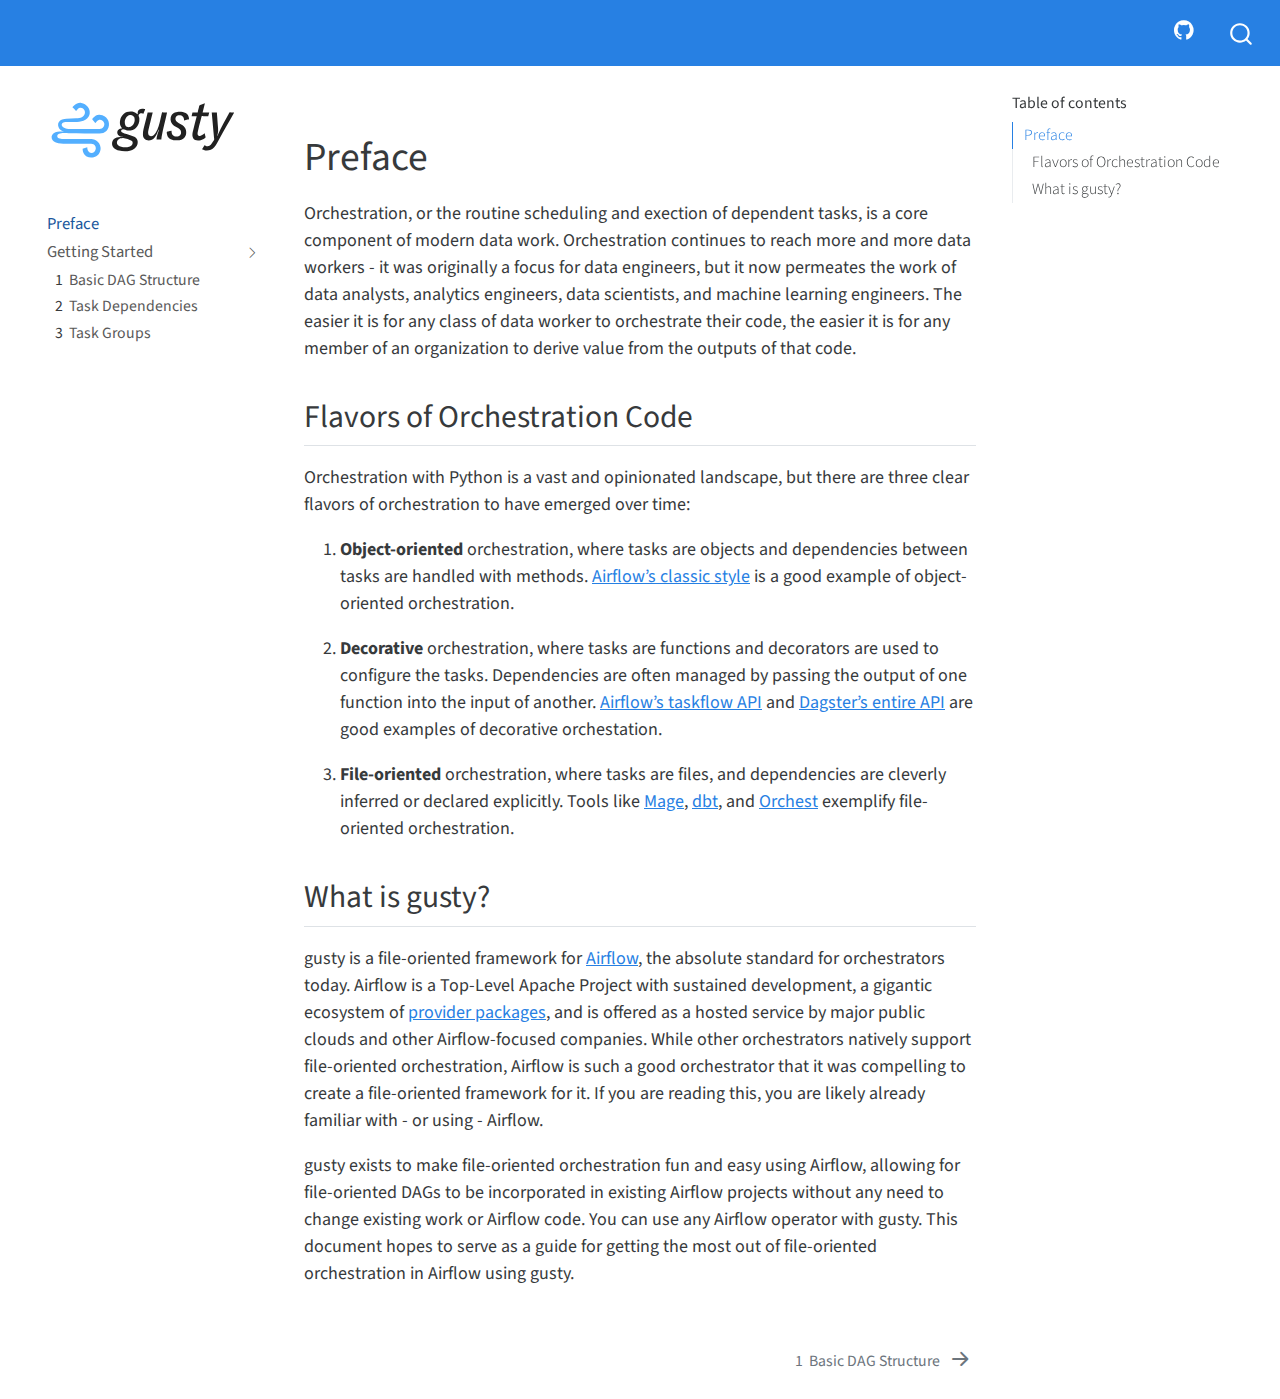
==== index.html @ 66170461 "Built site for gh-pages" ====
<!DOCTYPE html>
<html xmlns="http://www.w3.org/1999/xhtml" lang="en" xml:lang="en"><head>

<meta charset="utf-8">
<meta name="generator" content="quarto-1.2.475">

<meta name="viewport" content="width=device-width, initial-scale=1.0, user-scalable=yes">


<title>index</title>
<style>
code{white-space: pre-wrap;}
span.smallcaps{font-variant: small-caps;}
div.columns{display: flex; gap: min(4vw, 1.5em);}
div.column{flex: auto; overflow-x: auto;}
div.hanging-indent{margin-left: 1.5em; text-indent: -1.5em;}
ul.task-list{list-style: none;}
ul.task-list li input[type="checkbox"] {
  width: 0.8em;
  margin: 0 0.8em 0.2em -1.6em;
  vertical-align: middle;
}
</style>


<script src="site_libs/quarto-nav/quarto-nav.js"></script>
<script src="site_libs/clipboard/clipboard.min.js"></script>
<script src="site_libs/quarto-search/autocomplete.umd.js"></script>
<script src="site_libs/quarto-search/fuse.min.js"></script>
<script src="site_libs/quarto-search/quarto-search.js"></script>
<meta name="quarto:offset" content="./">
<link href="./gusty-basics.html" rel="next">
<link href="./media/logo/favicon.png" rel="icon" type="image/png">
<script src="site_libs/quarto-html/quarto.js"></script>
<script src="site_libs/quarto-html/popper.min.js"></script>
<script src="site_libs/quarto-html/tippy.umd.min.js"></script>
<script src="site_libs/quarto-html/anchor.min.js"></script>
<link href="site_libs/quarto-html/tippy.css" rel="stylesheet">
<link href="site_libs/quarto-html/quarto-syntax-highlighting.css" rel="stylesheet" id="quarto-text-highlighting-styles">
<script src="site_libs/bootstrap/bootstrap.min.js"></script>
<link href="site_libs/bootstrap/bootstrap-icons.css" rel="stylesheet">
<link href="site_libs/bootstrap/bootstrap.min.css" rel="stylesheet" id="quarto-bootstrap" data-mode="light">
<script id="quarto-search-options" type="application/json">{
  "location": "navbar",
  "copy-button": false,
  "collapse-after": 3,
  "panel-placement": "end",
  "type": "overlay",
  "limit": 20,
  "language": {
    "search-no-results-text": "No results",
    "search-matching-documents-text": "matching documents",
    "search-copy-link-title": "Copy link to search",
    "search-hide-matches-text": "Hide additional matches",
    "search-more-match-text": "more match in this document",
    "search-more-matches-text": "more matches in this document",
    "search-clear-button-title": "Clear",
    "search-detached-cancel-button-title": "Cancel",
    "search-submit-button-title": "Submit"
  }
}</script>


</head>

<body class="nav-sidebar floating nav-fixed">

<div id="quarto-search-results"></div>
  <header id="quarto-header" class="headroom fixed-top">
    <nav class="navbar navbar-expand-lg navbar-dark ">
      <div class="navbar-container container-fluid">
          <button class="navbar-toggler" type="button" data-bs-toggle="collapse" data-bs-target="#navbarCollapse" aria-controls="navbarCollapse" aria-expanded="false" aria-label="Toggle navigation" onclick="if (window.quartoToggleHeadroom) { window.quartoToggleHeadroom(); }">
  <span class="navbar-toggler-icon"></span>
</button>
          <div class="collapse navbar-collapse" id="navbarCollapse">
            <ul class="navbar-nav navbar-nav-scroll ms-auto">
  <li class="nav-item compact">
    <a class="nav-link" href="https://github.com/chriscardillo/gusty"><i class="bi bi-github" role="img">
</i> 
 <span class="menu-text"></span></a>
  </li>  
</ul>
              <div id="quarto-search" class="" title="Search"></div>
          </div> <!-- /navcollapse -->
      </div> <!-- /container-fluid -->
    </nav>
  <nav class="quarto-secondary-nav" data-bs-toggle="collapse" data-bs-target="#quarto-sidebar" aria-controls="quarto-sidebar" aria-expanded="false" aria-label="Toggle sidebar navigation" onclick="if (window.quartoToggleHeadroom) { window.quartoToggleHeadroom(); }">
    <div class="container-fluid d-flex justify-content-between">
      <h1 class="quarto-secondary-nav-title"></h1>
      <button type="button" class="quarto-btn-toggle btn" aria-label="Show secondary navigation">
        <i class="bi bi-chevron-right"></i>
      </button>
    </div>
  </nav>
</header>
<!-- content -->
<div id="quarto-content" class="quarto-container page-columns page-rows-contents page-layout-article page-navbar">
<!-- sidebar -->
  <nav id="quarto-sidebar" class="sidebar collapse sidebar-navigation floating overflow-auto">
    <div class="pt-lg-2 mt-2 text-left sidebar-header">
      <a href="./index.html" class="sidebar-logo-link">
      <img src="./media/logo/logo_500.svg" alt="" class="sidebar-logo py-0 d-lg-inline d-none">
      </a>
      </div>
      <div class="mt-2 flex-shrink-0 align-items-center">
        <div class="sidebar-search">
        <div id="quarto-search" class="" title="Search"></div>
        </div>
      </div>
    <div class="sidebar-menu-container"> 
    <ul class="list-unstyled mt-1">
        <li class="sidebar-item">
  <div class="sidebar-item-container"> 
  <a href="./index.html" class="sidebar-item-text sidebar-link active">Preface</a>
  </div>
</li>
        <li class="sidebar-item sidebar-item-section">
      <div class="sidebar-item-container"> 
            <a class="sidebar-item-text sidebar-link text-start" data-bs-toggle="collapse" data-bs-target="#quarto-sidebar-section-1" aria-expanded="true">Getting Started</a>
          <a class="sidebar-item-toggle text-start" data-bs-toggle="collapse" data-bs-target="#quarto-sidebar-section-1" aria-expanded="true">
            <i class="bi bi-chevron-right ms-2"></i>
          </a> 
      </div>
      <ul id="quarto-sidebar-section-1" class="collapse list-unstyled sidebar-section depth1 show">  
          <li class="sidebar-item">
  <div class="sidebar-item-container"> 
  <a href="./gusty-basics.html" class="sidebar-item-text sidebar-link"><span class="chapter-number">1</span>&nbsp; <span class="chapter-title">Basic DAG Structure</span></a>
  </div>
</li>
          <li class="sidebar-item">
  <div class="sidebar-item-container"> 
  <a href="./task-dependencies.html" class="sidebar-item-text sidebar-link"><span class="chapter-number">2</span>&nbsp; <span class="chapter-title">Task Dependencies</span></a>
  </div>
</li>
          <li class="sidebar-item">
  <div class="sidebar-item-container"> 
  <a href="./task-groups.html" class="sidebar-item-text sidebar-link"><span class="chapter-number">3</span>&nbsp; <span class="chapter-title">Task Groups</span></a>
  </div>
</li>
      </ul>
  </li>
    </ul>
    </div>
</nav>
<!-- margin-sidebar -->
    <div id="quarto-margin-sidebar" class="sidebar margin-sidebar">
        <nav id="TOC" role="doc-toc" class="toc-active">
    <h2 id="toc-title">Table of contents</h2>
   
  <ul>
  <li><a href="#preface" id="toc-preface" class="nav-link active" data-scroll-target="#preface">Preface</a>
  <ul class="collapse">
  <li><a href="#flavors-of-orchestration-code" id="toc-flavors-of-orchestration-code" class="nav-link" data-scroll-target="#flavors-of-orchestration-code">Flavors of Orchestration Code</a></li>
  <li><a href="#what-is-gusty" id="toc-what-is-gusty" class="nav-link" data-scroll-target="#what-is-gusty">What is gusty?</a></li>
  </ul></li>
  </ul>
</nav>
    </div>
<!-- main -->
<main class="content" id="quarto-document-content">



<section id="preface" class="level1 unnumbered">
<h1 class="unnumbered">Preface</h1>
<p>Orchestration, or the routine scheduling and exection of dependent tasks, is a core component of modern data work. Orchestration continues to reach more and more data workers - it was originally a focus for data engineers, but it now permeates the work of data analysts, analytics engineers, data scientists, and machine learning engineers. The easier it is for any class of data worker to orchestrate their code, the easier it is for any member of an organization to derive value from the outputs of that code.</p>
<section id="flavors-of-orchestration-code" class="level2">
<h2 class="anchored" data-anchor-id="flavors-of-orchestration-code">Flavors of Orchestration Code</h2>
<p>Orchestration with Python is a vast and opinionated landscape, but there are three clear flavors of orchestration to have emerged over time:</p>
<ol type="1">
<li><p><strong>Object-oriented</strong> orchestration, where tasks are objects and dependencies between tasks are handled with methods. <a href="https://airflow.apache.org/docs/apache-airflow/stable/tutorial/fundamentals.html#example-pipeline-definition">Airflow’s classic style</a> is a good example of object-oriented orchestration.</p></li>
<li><p><strong>Decorative</strong> orchestration, where tasks are functions and decorators are used to configure the tasks. Dependencies are often managed by passing the output of one function into the input of another. <a href="https://airflow.apache.org/docs/apache-airflow/stable/tutorial/taskflow.html#example-taskflow-api-pipeline">Airflow’s taskflow API</a> and <a href="https://docs.dagster.io/0.14.20/tutorial/ops-jobs/single-op-job#hello-op">Dagster’s entire API</a> are good examples of decorative orchestation.</p></li>
<li><p><strong>File-oriented</strong> orchestration, where tasks are files, and dependencies are cleverly inferred or declared explicitly. Tools like <a href="https://www.mage.ai/">Mage</a>, <a href="https://www.getdbt.com/">dbt</a>, and <a href="https://www.orchest.io/">Orchest</a> exemplify file-oriented orchestration.</p></li>
</ol>
</section>
<section id="what-is-gusty" class="level2">
<h2 class="anchored" data-anchor-id="what-is-gusty">What is gusty?</h2>
<p>gusty is a file-oriented framework for <a href="https://airflow.apache.org/">Airflow</a>, the absolute standard for orchestrators today. Airflow is a Top-Level Apache Project with sustained development, a gigantic ecosystem of <a href="https://airflow.apache.org/docs/#providers-packagesdocsapache-airflow-providersindexhtml">provider packages</a>, and is offered as a hosted service by major public clouds and other Airflow-focused companies. While other orchestrators natively support file-oriented orchestration, Airflow is such a good orchestrator that it was compelling to create a file-oriented framework for it. If you are reading this, you are likely already familiar with - or using - Airflow.</p>
<p>gusty exists to make file-oriented orchestration fun and easy using Airflow, allowing for file-oriented DAGs to be incorporated in existing Airflow projects without any need to change existing work or Airflow code. You can use any Airflow operator with gusty. This document hopes to serve as a guide for getting the most out of file-oriented orchestration in Airflow using gusty.</p>


</section>
</section>

</main> <!-- /main -->
<script id="quarto-html-after-body" type="application/javascript">
window.document.addEventListener("DOMContentLoaded", function (event) {
  const toggleBodyColorMode = (bsSheetEl) => {
    const mode = bsSheetEl.getAttribute("data-mode");
    const bodyEl = window.document.querySelector("body");
    if (mode === "dark") {
      bodyEl.classList.add("quarto-dark");
      bodyEl.classList.remove("quarto-light");
    } else {
      bodyEl.classList.add("quarto-light");
      bodyEl.classList.remove("quarto-dark");
    }
  }
  const toggleBodyColorPrimary = () => {
    const bsSheetEl = window.document.querySelector("link#quarto-bootstrap");
    if (bsSheetEl) {
      toggleBodyColorMode(bsSheetEl);
    }
  }
  toggleBodyColorPrimary();  
  const icon = "";
  const anchorJS = new window.AnchorJS();
  anchorJS.options = {
    placement: 'right',
    icon: icon
  };
  anchorJS.add('.anchored');
  const clipboard = new window.ClipboardJS('.code-copy-button', {
    target: function(trigger) {
      return trigger.previousElementSibling;
    }
  });
  clipboard.on('success', function(e) {
    // button target
    const button = e.trigger;
    // don't keep focus
    button.blur();
    // flash "checked"
    button.classList.add('code-copy-button-checked');
    var currentTitle = button.getAttribute("title");
    button.setAttribute("title", "Copied!");
    let tooltip;
    if (window.bootstrap) {
      button.setAttribute("data-bs-toggle", "tooltip");
      button.setAttribute("data-bs-placement", "left");
      button.setAttribute("data-bs-title", "Copied!");
      tooltip = new bootstrap.Tooltip(button, 
        { trigger: "manual", 
          customClass: "code-copy-button-tooltip",
          offset: [0, -8]});
      tooltip.show();    
    }
    setTimeout(function() {
      if (tooltip) {
        tooltip.hide();
        button.removeAttribute("data-bs-title");
        button.removeAttribute("data-bs-toggle");
        button.removeAttribute("data-bs-placement");
      }
      button.setAttribute("title", currentTitle);
      button.classList.remove('code-copy-button-checked');
    }, 1000);
    // clear code selection
    e.clearSelection();
  });
  function tippyHover(el, contentFn) {
    const config = {
      allowHTML: true,
      content: contentFn,
      maxWidth: 500,
      delay: 100,
      arrow: false,
      appendTo: function(el) {
          return el.parentElement;
      },
      interactive: true,
      interactiveBorder: 10,
      theme: 'quarto',
      placement: 'bottom-start'
    };
    window.tippy(el, config); 
  }
  const noterefs = window.document.querySelectorAll('a[role="doc-noteref"]');
  for (var i=0; i<noterefs.length; i++) {
    const ref = noterefs[i];
    tippyHover(ref, function() {
      // use id or data attribute instead here
      let href = ref.getAttribute('data-footnote-href') || ref.getAttribute('href');
      try { href = new URL(href).hash; } catch {}
      const id = href.replace(/^#\/?/, "");
      const note = window.document.getElementById(id);
      return note.innerHTML;
    });
  }
  const findCites = (el) => {
    const parentEl = el.parentElement;
    if (parentEl) {
      const cites = parentEl.dataset.cites;
      if (cites) {
        return {
          el,
          cites: cites.split(' ')
        };
      } else {
        return findCites(el.parentElement)
      }
    } else {
      return undefined;
    }
  };
  var bibliorefs = window.document.querySelectorAll('a[role="doc-biblioref"]');
  for (var i=0; i<bibliorefs.length; i++) {
    const ref = bibliorefs[i];
    const citeInfo = findCites(ref);
    if (citeInfo) {
      tippyHover(citeInfo.el, function() {
        var popup = window.document.createElement('div');
        citeInfo.cites.forEach(function(cite) {
          var citeDiv = window.document.createElement('div');
          citeDiv.classList.add('hanging-indent');
          citeDiv.classList.add('csl-entry');
          var biblioDiv = window.document.getElementById('ref-' + cite);
          if (biblioDiv) {
            citeDiv.innerHTML = biblioDiv.innerHTML;
          }
          popup.appendChild(citeDiv);
        });
        return popup.innerHTML;
      });
    }
  }
});
</script>
<nav class="page-navigation">
  <div class="nav-page nav-page-previous">
  </div>
  <div class="nav-page nav-page-next">
      <a href="./gusty-basics.html" class="pagination-link">
        <span class="nav-page-text"><span class="chapter-number">1</span>&nbsp; <span class="chapter-title">Basic DAG Structure</span></span> <i class="bi bi-arrow-right-short"></i>
      </a>
  </div>
</nav>
</div> <!-- /content -->



</body></html>
---- site_libs/quarto-html/tippy.css ----
.tippy-box[data-animation=fade][data-state=hidden]{opacity:0}[data-tippy-root]{max-width:calc(100vw - 10px)}.tippy-box{position:relative;background-color:#333;color:#fff;border-radius:4px;font-size:14px;line-height:1.4;white-space:normal;outline:0;transition-property:transform,visibility,opacity}.tippy-box[data-placement^=top]>.tippy-arrow{bottom:0}.tippy-box[data-placement^=top]>.tippy-arrow:before{bottom:-7px;left:0;border-width:8px 8px 0;border-top-color:initial;transform-origin:center top}.tippy-box[data-placement^=bottom]>.tippy-arrow{top:0}.tippy-box[data-placement^=bottom]>.tippy-arrow:before{top:-7px;left:0;border-width:0 8px 8px;border-bottom-color:initial;transform-origin:center bottom}.tippy-box[data-placement^=left]>.tippy-arrow{right:0}.tippy-box[data-placement^=left]>.tippy-arrow:before{border-width:8px 0 8px 8px;border-left-color:initial;right:-7px;transform-origin:center left}.tippy-box[data-placement^=right]>.tippy-arrow{left:0}.tippy-box[data-placement^=right]>.tippy-arrow:before{left:-7px;border-width:8px 8px 8px 0;border-right-color:initial;transform-origin:center right}.tippy-box[data-inertia][data-state=visible]{transition-timing-function:cubic-bezier(.54,1.5,.38,1.11)}.tippy-arrow{width:16px;height:16px;color:#333}.tippy-arrow:before{content:"";position:absolute;border-color:transparent;border-style:solid}.tippy-content{position:relative;padding:5px 9px;z-index:1}
---- site_libs/quarto-html/quarto-syntax-highlighting.css ----
/* quarto syntax highlight colors */
:root {
  --quarto-hl-ot-color: #003B4F;
  --quarto-hl-at-color: #657422;
  --quarto-hl-ss-color: #20794D;
  --quarto-hl-an-color: #5E5E5E;
  --quarto-hl-fu-color: #4758AB;
  --quarto-hl-st-color: #20794D;
  --quarto-hl-cf-color: #003B4F;
  --quarto-hl-op-color: #5E5E5E;
  --quarto-hl-er-color: #AD0000;
  --quarto-hl-bn-color: #AD0000;
  --quarto-hl-al-color: #AD0000;
  --quarto-hl-va-color: #111111;
  --quarto-hl-bu-color: inherit;
  --quarto-hl-ex-color: inherit;
  --quarto-hl-pp-color: #AD0000;
  --quarto-hl-in-color: #5E5E5E;
  --quarto-hl-vs-color: #20794D;
  --quarto-hl-wa-color: #5E5E5E;
  --quarto-hl-do-color: #5E5E5E;
  --quarto-hl-im-color: #00769E;
  --quarto-hl-ch-color: #20794D;
  --quarto-hl-dt-color: #AD0000;
  --quarto-hl-fl-color: #AD0000;
  --quarto-hl-co-color: #5E5E5E;
  --quarto-hl-cv-color: #5E5E5E;
  --quarto-hl-cn-color: #8f5902;
  --quarto-hl-sc-color: #5E5E5E;
  --quarto-hl-dv-color: #AD0000;
  --quarto-hl-kw-color: #003B4F;
}

/* other quarto variables */
:root {
  --quarto-font-monospace: SFMono-Regular, Menlo, Monaco, Consolas, "Liberation Mono", "Courier New", monospace;
}

pre > code.sourceCode > span {
  color: #003B4F;
}

code span {
  color: #003B4F;
}

code.sourceCode > span {
  color: #003B4F;
}

div.sourceCode,
div.sourceCode pre.sourceCode {
  color: #003B4F;
}

code span.ot {
  color: #003B4F;
}

code span.at {
  color: #657422;
}

code span.ss {
  color: #20794D;
}

code span.an {
  color: #5E5E5E;
}

code span.fu {
  color: #4758AB;
}

code span.st {
  color: #20794D;
}

code span.cf {
  color: #003B4F;
}

code span.op {
  color: #5E5E5E;
}

code span.er {
  color: #AD0000;
}

code span.bn {
  color: #AD0000;
}

code span.al {
  color: #AD0000;
}

code span.va {
  color: #111111;
}

code span.pp {
  color: #AD0000;
}

code span.in {
  color: #5E5E5E;
}

code span.vs {
  color: #20794D;
}

code span.wa {
  color: #5E5E5E;
  font-style: italic;
}

code span.do {
  color: #5E5E5E;
  font-style: italic;
}

code span.im {
  color: #00769E;
}

code span.ch {
  color: #20794D;
}

code span.dt {
  color: #AD0000;
}

code span.fl {
  color: #AD0000;
}

code span.co {
  color: #5E5E5E;
}

code span.cv {
  color: #5E5E5E;
  font-style: italic;
}

code span.cn {
  color: #8f5902;
}

code span.sc {
  color: #5E5E5E;
}

code span.dv {
  color: #AD0000;
}

code span.kw {
  color: #003B4F;
}

.prevent-inlining {
  content: "</";
}

/*# sourceMappingURL=debc5d5d77c3f9108843748ff7464032.css.map */
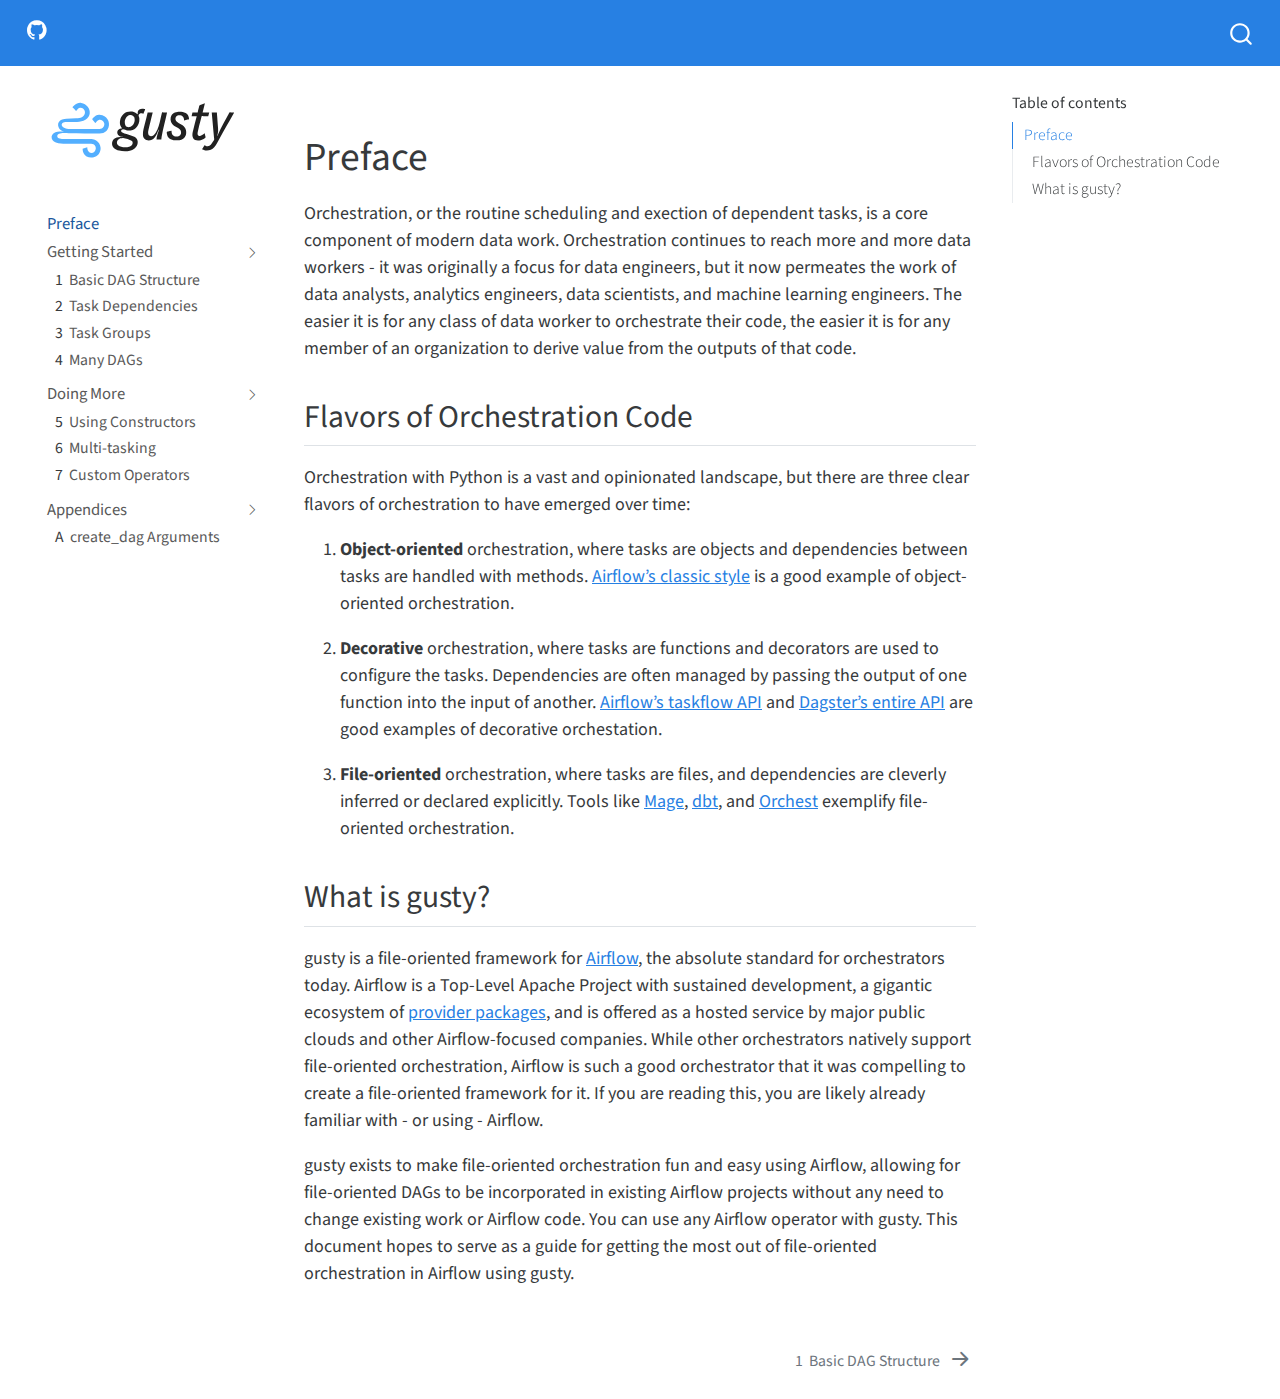
==== commit 3f0f35fb: "Built site for gh-pages" ====
--- a/index.html
+++ b/index.html
@@ -73,7 +73,7 @@
   <span class="navbar-toggler-icon"></span>
 </button>
           <div class="collapse navbar-collapse" id="navbarCollapse">
-            <ul class="navbar-nav navbar-nav-scroll ms-auto">
+            <ul class="navbar-nav navbar-nav-scroll me-auto">
   <li class="nav-item compact">
     <a class="nav-link" href="https://github.com/chriscardillo/gusty"><i class="bi bi-github" role="img">
 </i> 
@@ -135,6 +135,51 @@
           <li class="sidebar-item">
   <div class="sidebar-item-container"> 
   <a href="./task-groups.html" class="sidebar-item-text sidebar-link"><span class="chapter-number">3</span>&nbsp; <span class="chapter-title">Task Groups</span></a>
+  </div>
+</li>
+          <li class="sidebar-item">
+  <div class="sidebar-item-container"> 
+  <a href="./many-dags.html" class="sidebar-item-text sidebar-link"><span class="chapter-number">4</span>&nbsp; <span class="chapter-title">Many DAGs</span></a>
+  </div>
+</li>
+      </ul>
+  </li>
+        <li class="sidebar-item sidebar-item-section">
+      <div class="sidebar-item-container"> 
+            <a class="sidebar-item-text sidebar-link text-start" data-bs-toggle="collapse" data-bs-target="#quarto-sidebar-section-2" aria-expanded="true">Doing More</a>
+          <a class="sidebar-item-toggle text-start" data-bs-toggle="collapse" data-bs-target="#quarto-sidebar-section-2" aria-expanded="true">
+            <i class="bi bi-chevron-right ms-2"></i>
+          </a> 
+      </div>
+      <ul id="quarto-sidebar-section-2" class="collapse list-unstyled sidebar-section depth1 show">  
+          <li class="sidebar-item">
+  <div class="sidebar-item-container"> 
+  <a href="./using-constructors.html" class="sidebar-item-text sidebar-link"><span class="chapter-number">5</span>&nbsp; <span class="chapter-title">Using Constructors</span></a>
+  </div>
+</li>
+          <li class="sidebar-item">
+  <div class="sidebar-item-container"> 
+  <a href="./multi-tasking.html" class="sidebar-item-text sidebar-link"><span class="chapter-number">6</span>&nbsp; <span class="chapter-title">Multi-tasking</span></a>
+  </div>
+</li>
+          <li class="sidebar-item">
+  <div class="sidebar-item-container"> 
+  <a href="./custom-operators.html" class="sidebar-item-text sidebar-link"><span class="chapter-number">7</span>&nbsp; <span class="chapter-title">Custom Operators</span></a>
+  </div>
+</li>
+      </ul>
+  </li>
+        <li class="sidebar-item sidebar-item-section">
+      <div class="sidebar-item-container"> 
+            <a class="sidebar-item-text sidebar-link text-start" data-bs-toggle="collapse" data-bs-target="#quarto-sidebar-section-3" aria-expanded="true">Appendices</a>
+          <a class="sidebar-item-toggle text-start" data-bs-toggle="collapse" data-bs-target="#quarto-sidebar-section-3" aria-expanded="true">
+            <i class="bi bi-chevron-right ms-2"></i>
+          </a> 
+      </div>
+      <ul id="quarto-sidebar-section-3" class="collapse list-unstyled sidebar-section depth1 show">  
+          <li class="sidebar-item">
+  <div class="sidebar-item-container"> 
+  <a href="./create-dag-args.html" class="sidebar-item-text sidebar-link"><span class="chapter-number">A</span>&nbsp; <span class="chapter-title">create_dag Arguments</span></a>
   </div>
 </li>
       </ul>
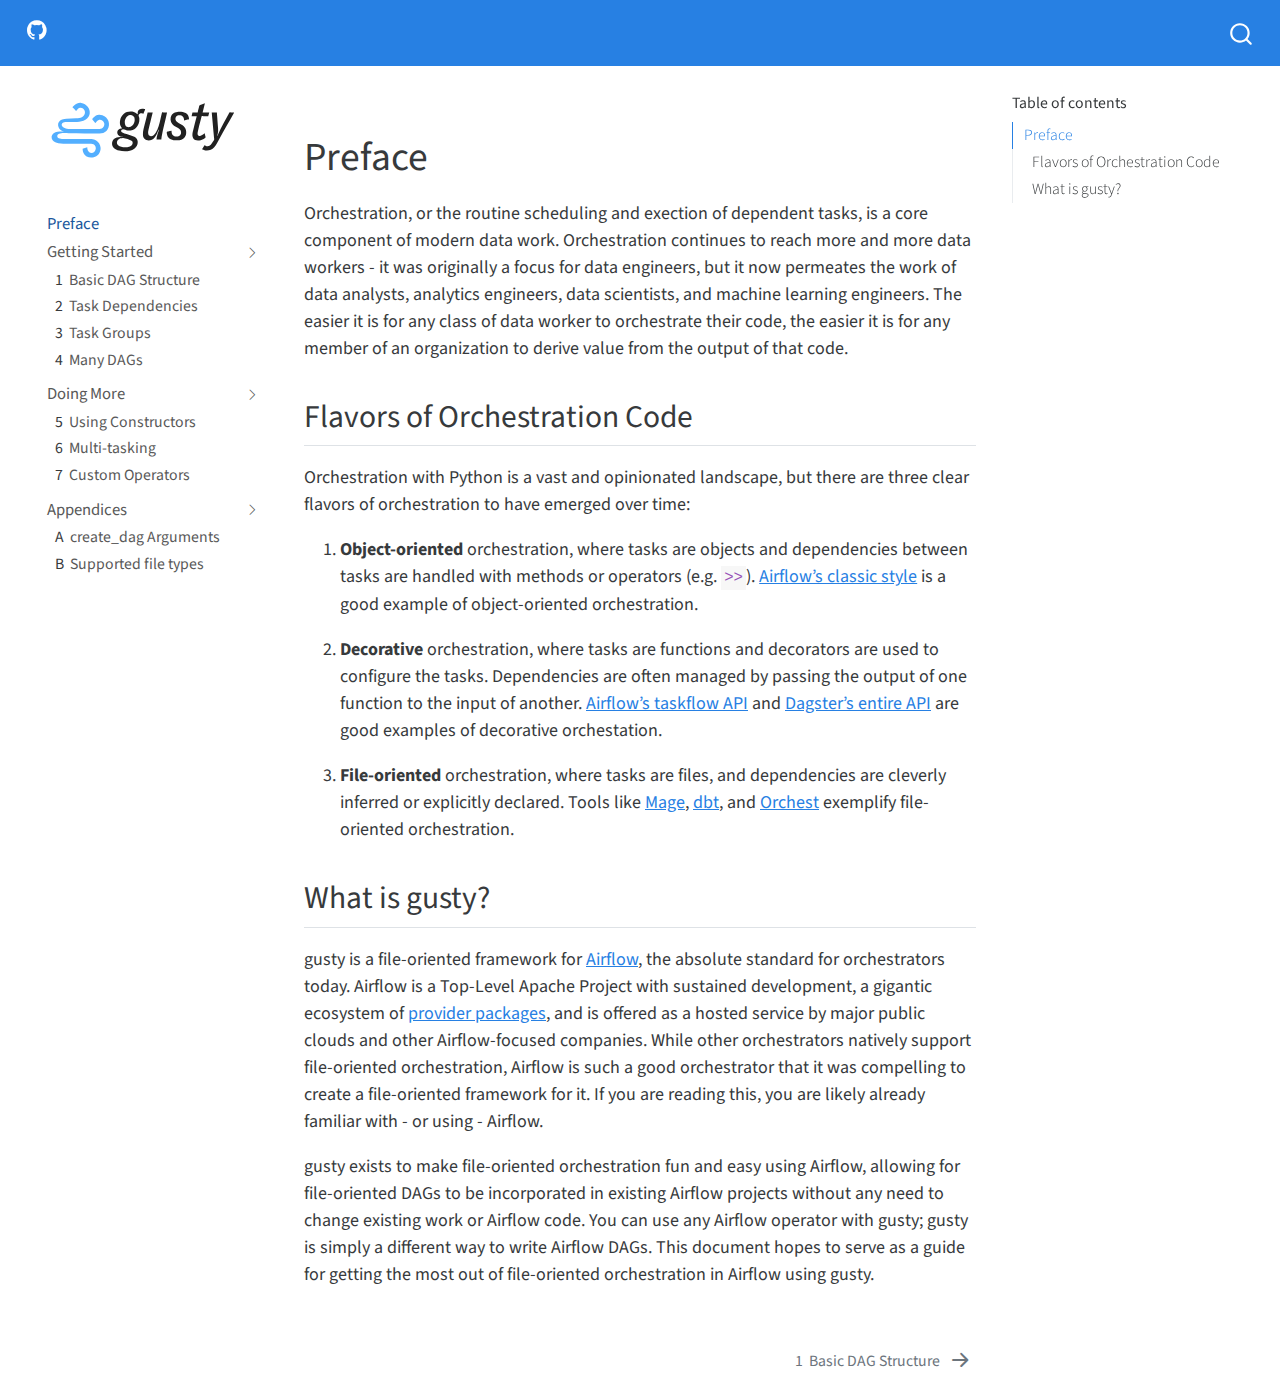
==== commit d9694161: "Built site for gh-pages" ====
--- a/index.html
+++ b/index.html
@@ -182,6 +182,11 @@
   <a href="./create-dag-args.html" class="sidebar-item-text sidebar-link"><span class="chapter-number">A</span>&nbsp; <span class="chapter-title">create_dag Arguments</span></a>
   </div>
 </li>
+          <li class="sidebar-item">
+  <div class="sidebar-item-container"> 
+  <a href="./supported-file-types.html" class="sidebar-item-text sidebar-link"><span class="chapter-number">B</span>&nbsp; <span class="chapter-title">Supported file types</span></a>
+  </div>
+</li>
       </ul>
   </li>
     </ul>
@@ -208,20 +213,20 @@
 
 <section id="preface" class="level1 unnumbered">
 <h1 class="unnumbered">Preface</h1>
-<p>Orchestration, or the routine scheduling and exection of dependent tasks, is a core component of modern data work. Orchestration continues to reach more and more data workers - it was originally a focus for data engineers, but it now permeates the work of data analysts, analytics engineers, data scientists, and machine learning engineers. The easier it is for any class of data worker to orchestrate their code, the easier it is for any member of an organization to derive value from the outputs of that code.</p>
+<p>Orchestration, or the routine scheduling and exection of dependent tasks, is a core component of modern data work. Orchestration continues to reach more and more data workers - it was originally a focus for data engineers, but it now permeates the work of data analysts, analytics engineers, data scientists, and machine learning engineers. The easier it is for any class of data worker to orchestrate their code, the easier it is for any member of an organization to derive value from the output of that code.</p>
 <section id="flavors-of-orchestration-code" class="level2">
 <h2 class="anchored" data-anchor-id="flavors-of-orchestration-code">Flavors of Orchestration Code</h2>
 <p>Orchestration with Python is a vast and opinionated landscape, but there are three clear flavors of orchestration to have emerged over time:</p>
 <ol type="1">
-<li><p><strong>Object-oriented</strong> orchestration, where tasks are objects and dependencies between tasks are handled with methods. <a href="https://airflow.apache.org/docs/apache-airflow/stable/tutorial/fundamentals.html#example-pipeline-definition">Airflow’s classic style</a> is a good example of object-oriented orchestration.</p></li>
-<li><p><strong>Decorative</strong> orchestration, where tasks are functions and decorators are used to configure the tasks. Dependencies are often managed by passing the output of one function into the input of another. <a href="https://airflow.apache.org/docs/apache-airflow/stable/tutorial/taskflow.html#example-taskflow-api-pipeline">Airflow’s taskflow API</a> and <a href="https://docs.dagster.io/0.14.20/tutorial/ops-jobs/single-op-job#hello-op">Dagster’s entire API</a> are good examples of decorative orchestation.</p></li>
-<li><p><strong>File-oriented</strong> orchestration, where tasks are files, and dependencies are cleverly inferred or declared explicitly. Tools like <a href="https://www.mage.ai/">Mage</a>, <a href="https://www.getdbt.com/">dbt</a>, and <a href="https://www.orchest.io/">Orchest</a> exemplify file-oriented orchestration.</p></li>
+<li><p><strong>Object-oriented</strong> orchestration, where tasks are objects and dependencies between tasks are handled with methods or operators (e.g.&nbsp;<code>&gt;&gt;</code>). <a href="https://airflow.apache.org/docs/apache-airflow/stable/tutorial/fundamentals.html#example-pipeline-definition">Airflow’s classic style</a> is a good example of object-oriented orchestration.</p></li>
+<li><p><strong>Decorative</strong> orchestration, where tasks are functions and decorators are used to configure the tasks. Dependencies are often managed by passing the output of one function to the input of another. <a href="https://airflow.apache.org/docs/apache-airflow/stable/tutorial/taskflow.html#example-taskflow-api-pipeline">Airflow’s taskflow API</a> and <a href="https://docs.dagster.io/0.14.20/tutorial/ops-jobs/single-op-job#hello-op">Dagster’s entire API</a> are good examples of decorative orchestation.</p></li>
+<li><p><strong>File-oriented</strong> orchestration, where tasks are files, and dependencies are cleverly inferred or explicitly declared. Tools like <a href="https://www.mage.ai/">Mage</a>, <a href="https://www.getdbt.com/">dbt</a>, and <a href="https://www.orchest.io/">Orchest</a> exemplify file-oriented orchestration.</p></li>
 </ol>
 </section>
 <section id="what-is-gusty" class="level2">
 <h2 class="anchored" data-anchor-id="what-is-gusty">What is gusty?</h2>
 <p>gusty is a file-oriented framework for <a href="https://airflow.apache.org/">Airflow</a>, the absolute standard for orchestrators today. Airflow is a Top-Level Apache Project with sustained development, a gigantic ecosystem of <a href="https://airflow.apache.org/docs/#providers-packagesdocsapache-airflow-providersindexhtml">provider packages</a>, and is offered as a hosted service by major public clouds and other Airflow-focused companies. While other orchestrators natively support file-oriented orchestration, Airflow is such a good orchestrator that it was compelling to create a file-oriented framework for it. If you are reading this, you are likely already familiar with - or using - Airflow.</p>
-<p>gusty exists to make file-oriented orchestration fun and easy using Airflow, allowing for file-oriented DAGs to be incorporated in existing Airflow projects without any need to change existing work or Airflow code. You can use any Airflow operator with gusty. This document hopes to serve as a guide for getting the most out of file-oriented orchestration in Airflow using gusty.</p>
+<p>gusty exists to make file-oriented orchestration fun and easy using Airflow, allowing for file-oriented DAGs to be incorporated in existing Airflow projects without any need to change existing work or Airflow code. You can use any Airflow operator with gusty; gusty is simply a different way to write Airflow DAGs. This document hopes to serve as a guide for getting the most out of file-oriented orchestration in Airflow using gusty.</p>
 
 
 </section>
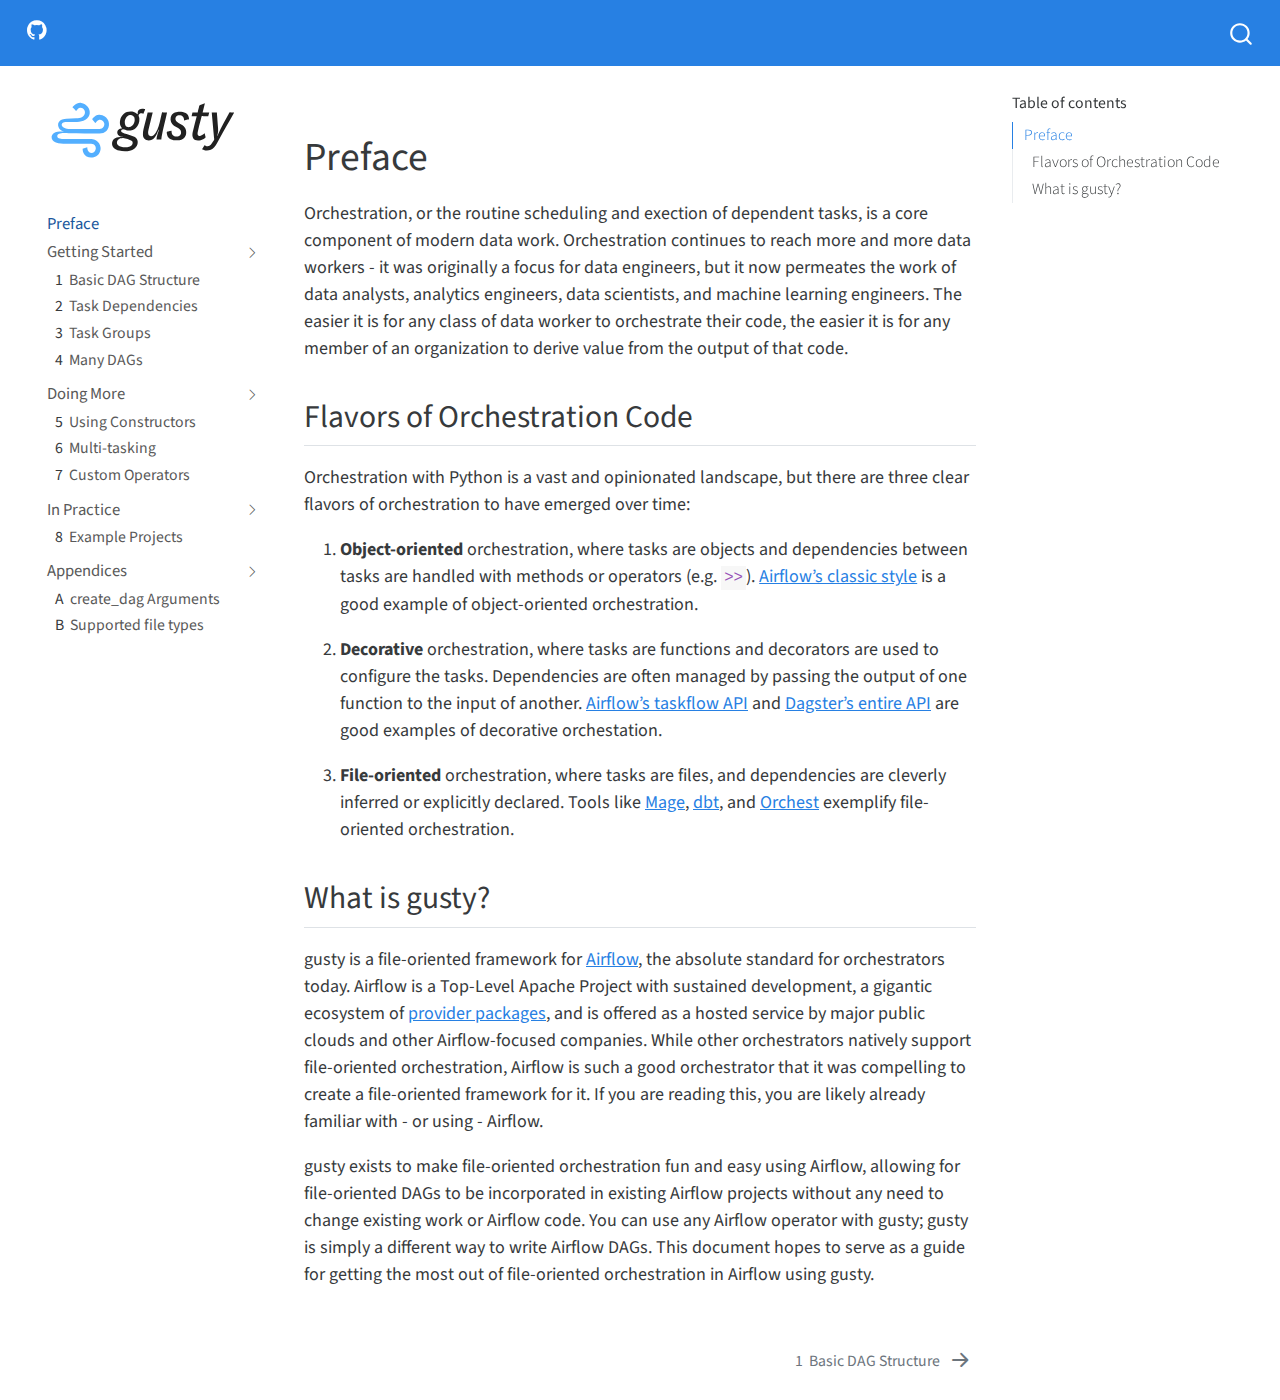
==== commit 4d21c995: "Built site for gh-pages" ====
--- a/index.html
+++ b/index.html
@@ -171,12 +171,27 @@
   </li>
         <li class="sidebar-item sidebar-item-section">
       <div class="sidebar-item-container"> 
-            <a class="sidebar-item-text sidebar-link text-start" data-bs-toggle="collapse" data-bs-target="#quarto-sidebar-section-3" aria-expanded="true">Appendices</a>
+            <a class="sidebar-item-text sidebar-link text-start" data-bs-toggle="collapse" data-bs-target="#quarto-sidebar-section-3" aria-expanded="true">In Practice</a>
           <a class="sidebar-item-toggle text-start" data-bs-toggle="collapse" data-bs-target="#quarto-sidebar-section-3" aria-expanded="true">
             <i class="bi bi-chevron-right ms-2"></i>
           </a> 
       </div>
       <ul id="quarto-sidebar-section-3" class="collapse list-unstyled sidebar-section depth1 show">  
+          <li class="sidebar-item">
+  <div class="sidebar-item-container"> 
+  <a href="./example-projects.html" class="sidebar-item-text sidebar-link"><span class="chapter-number">8</span>&nbsp; <span class="chapter-title">Example Projects</span></a>
+  </div>
+</li>
+      </ul>
+  </li>
+        <li class="sidebar-item sidebar-item-section">
+      <div class="sidebar-item-container"> 
+            <a class="sidebar-item-text sidebar-link text-start" data-bs-toggle="collapse" data-bs-target="#quarto-sidebar-section-4" aria-expanded="true">Appendices</a>
+          <a class="sidebar-item-toggle text-start" data-bs-toggle="collapse" data-bs-target="#quarto-sidebar-section-4" aria-expanded="true">
+            <i class="bi bi-chevron-right ms-2"></i>
+          </a> 
+      </div>
+      <ul id="quarto-sidebar-section-4" class="collapse list-unstyled sidebar-section depth1 show">  
           <li class="sidebar-item">
   <div class="sidebar-item-container"> 
   <a href="./create-dag-args.html" class="sidebar-item-text sidebar-link"><span class="chapter-number">A</span>&nbsp; <span class="chapter-title">create_dag Arguments</span></a>
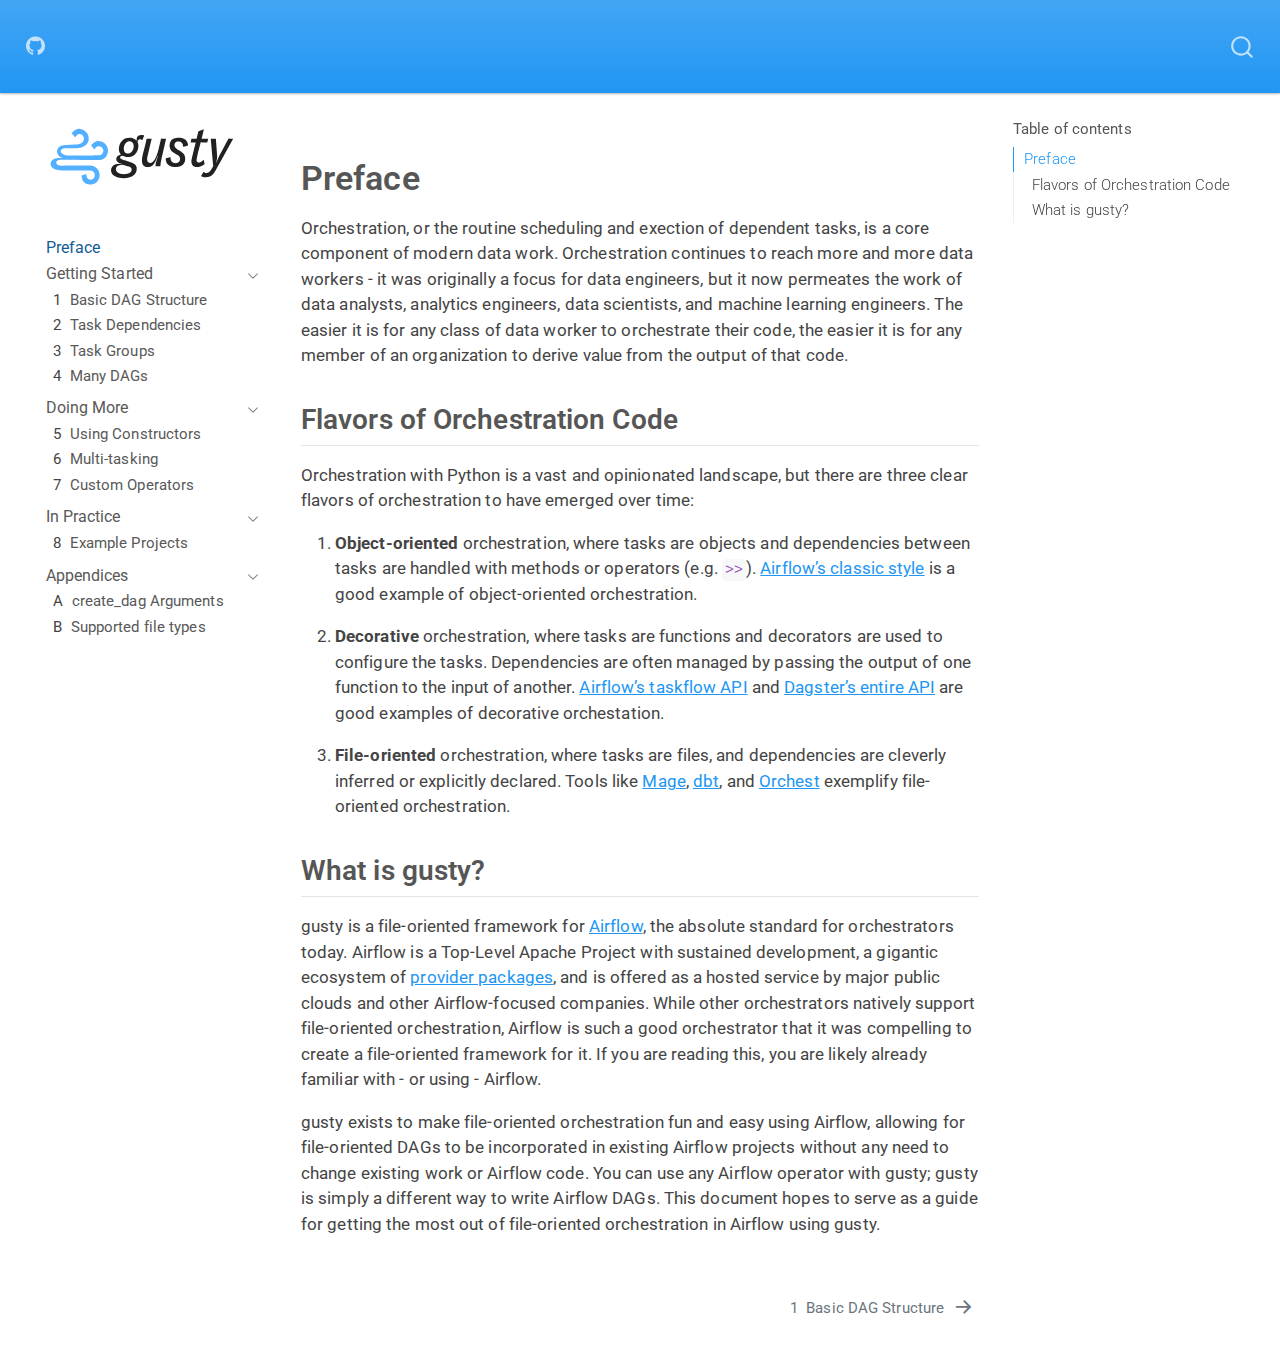
==== commit 76064e85: "Built site for gh-pages" ====
--- a/index.html
+++ b/index.html
@@ -2,12 +2,12 @@
 <html xmlns="http://www.w3.org/1999/xhtml" lang="en" xml:lang="en"><head>
 
 <meta charset="utf-8">
-<meta name="generator" content="quarto-1.2.475">
+<meta name="generator" content="quarto-1.3.340">
 
 <meta name="viewport" content="width=device-width, initial-scale=1.0, user-scalable=yes">
 
 
-<title>index</title>
+<title>gusty</title>
 <style>
 code{white-space: pre-wrap;}
 span.smallcaps{font-variant: small-caps;}
@@ -17,7 +17,7 @@
 ul.task-list{list-style: none;}
 ul.task-list li input[type="checkbox"] {
   width: 0.8em;
-  margin: 0 0.8em 0.2em -1.6em;
+  margin: 0 0.8em 0.2em -1em; /* quarto-specific, see https://github.com/quarto-dev/quarto-cli/issues/4556 */ 
   vertical-align: middle;
 }
 </style>
@@ -69,26 +69,33 @@
   <header id="quarto-header" class="headroom fixed-top">
     <nav class="navbar navbar-expand-lg navbar-dark ">
       <div class="navbar-container container-fluid">
+            <div id="quarto-search" class="" title="Search"></div>
           <button class="navbar-toggler" type="button" data-bs-toggle="collapse" data-bs-target="#navbarCollapse" aria-controls="navbarCollapse" aria-expanded="false" aria-label="Toggle navigation" onclick="if (window.quartoToggleHeadroom) { window.quartoToggleHeadroom(); }">
   <span class="navbar-toggler-icon"></span>
 </button>
           <div class="collapse navbar-collapse" id="navbarCollapse">
             <ul class="navbar-nav navbar-nav-scroll me-auto">
   <li class="nav-item compact">
-    <a class="nav-link" href="https://github.com/chriscardillo/gusty"><i class="bi bi-github" role="img">
+    <a class="nav-link" href="https://github.com/pipeline-tools/gusty" rel="" target=""><i class="bi bi-github" role="img">
 </i> 
  <span class="menu-text"></span></a>
   </li>  
 </ul>
-              <div id="quarto-search" class="" title="Search"></div>
+            <div class="quarto-navbar-tools ms-auto">
+</div>
           </div> <!-- /navcollapse -->
       </div> <!-- /container-fluid -->
     </nav>
-  <nav class="quarto-secondary-nav" data-bs-toggle="collapse" data-bs-target="#quarto-sidebar" aria-controls="quarto-sidebar" aria-expanded="false" aria-label="Toggle sidebar navigation" onclick="if (window.quartoToggleHeadroom) { window.quartoToggleHeadroom(); }">
-    <div class="container-fluid d-flex justify-content-between">
-      <h1 class="quarto-secondary-nav-title"></h1>
-      <button type="button" class="quarto-btn-toggle btn" aria-label="Show secondary navigation">
-        <i class="bi bi-chevron-right"></i>
+  <nav class="quarto-secondary-nav">
+    <div class="container-fluid d-flex">
+      <button type="button" class="quarto-btn-toggle btn" data-bs-toggle="collapse" data-bs-target="#quarto-sidebar,#quarto-sidebar-glass" aria-controls="quarto-sidebar" aria-expanded="false" aria-label="Toggle sidebar navigation" onclick="if (window.quartoToggleHeadroom) { window.quartoToggleHeadroom(); }">
+        <i class="bi bi-layout-text-sidebar-reverse"></i>
+      </button>
+      <nav class="quarto-page-breadcrumbs" aria-label="breadcrumb"><ol class="breadcrumb"><li class="breadcrumb-item"><a href="./index.html">Preface</a></li></ol></nav>
+      <a class="flex-grow-1" role="button" data-bs-toggle="collapse" data-bs-target="#quarto-sidebar,#quarto-sidebar-glass" aria-controls="quarto-sidebar" aria-expanded="false" aria-label="Toggle sidebar navigation" onclick="if (window.quartoToggleHeadroom) { window.quartoToggleHeadroom(); }">      
+      </a>
+      <button type="button" class="btn quarto-search-button" aria-label="Search" onclick="window.quartoOpenSearch();">
+        <i class="bi bi-search"></i>
       </button>
     </div>
   </nav>
@@ -96,110 +103,125 @@
 <!-- content -->
 <div id="quarto-content" class="quarto-container page-columns page-rows-contents page-layout-article page-navbar">
 <!-- sidebar -->
-  <nav id="quarto-sidebar" class="sidebar collapse sidebar-navigation floating overflow-auto">
+  <nav id="quarto-sidebar" class="sidebar collapse collapse-horizontal sidebar-navigation floating overflow-auto">
     <div class="pt-lg-2 mt-2 text-left sidebar-header">
       <a href="./index.html" class="sidebar-logo-link">
       <img src="./media/logo/logo_500.svg" alt="" class="sidebar-logo py-0 d-lg-inline d-none">
       </a>
       </div>
-      <div class="mt-2 flex-shrink-0 align-items-center">
+        <div class="mt-2 flex-shrink-0 align-items-center">
         <div class="sidebar-search">
         <div id="quarto-search" class="" title="Search"></div>
         </div>
-      </div>
+        </div>
     <div class="sidebar-menu-container"> 
     <ul class="list-unstyled mt-1">
         <li class="sidebar-item">
   <div class="sidebar-item-container"> 
-  <a href="./index.html" class="sidebar-item-text sidebar-link active">Preface</a>
+  <a href="./index.html" class="sidebar-item-text sidebar-link active">
+ <span class="menu-text">Preface</span></a>
   </div>
 </li>
         <li class="sidebar-item sidebar-item-section">
       <div class="sidebar-item-container"> 
-            <a class="sidebar-item-text sidebar-link text-start" data-bs-toggle="collapse" data-bs-target="#quarto-sidebar-section-1" aria-expanded="true">Getting Started</a>
-          <a class="sidebar-item-toggle text-start" data-bs-toggle="collapse" data-bs-target="#quarto-sidebar-section-1" aria-expanded="true">
+            <a class="sidebar-item-text sidebar-link text-start" data-bs-toggle="collapse" data-bs-target="#quarto-sidebar-section-1" aria-expanded="true">
+ <span class="menu-text">Getting Started</span></a>
+          <a class="sidebar-item-toggle text-start" data-bs-toggle="collapse" data-bs-target="#quarto-sidebar-section-1" aria-expanded="true" aria-label="Toggle section">
             <i class="bi bi-chevron-right ms-2"></i>
           </a> 
       </div>
       <ul id="quarto-sidebar-section-1" class="collapse list-unstyled sidebar-section depth1 show">  
           <li class="sidebar-item">
   <div class="sidebar-item-container"> 
-  <a href="./gusty-basics.html" class="sidebar-item-text sidebar-link"><span class="chapter-number">1</span>&nbsp; <span class="chapter-title">Basic DAG Structure</span></a>
-  </div>
-</li>
-          <li class="sidebar-item">
-  <div class="sidebar-item-container"> 
-  <a href="./task-dependencies.html" class="sidebar-item-text sidebar-link"><span class="chapter-number">2</span>&nbsp; <span class="chapter-title">Task Dependencies</span></a>
-  </div>
-</li>
-          <li class="sidebar-item">
-  <div class="sidebar-item-container"> 
-  <a href="./task-groups.html" class="sidebar-item-text sidebar-link"><span class="chapter-number">3</span>&nbsp; <span class="chapter-title">Task Groups</span></a>
-  </div>
-</li>
-          <li class="sidebar-item">
-  <div class="sidebar-item-container"> 
-  <a href="./many-dags.html" class="sidebar-item-text sidebar-link"><span class="chapter-number">4</span>&nbsp; <span class="chapter-title">Many DAGs</span></a>
+  <a href="./gusty-basics.html" class="sidebar-item-text sidebar-link">
+ <span class="menu-text"><span class="chapter-number">1</span>&nbsp; <span class="chapter-title">Basic DAG Structure</span></span></a>
+  </div>
+</li>
+          <li class="sidebar-item">
+  <div class="sidebar-item-container"> 
+  <a href="./task-dependencies.html" class="sidebar-item-text sidebar-link">
+ <span class="menu-text"><span class="chapter-number">2</span>&nbsp; <span class="chapter-title">Task Dependencies</span></span></a>
+  </div>
+</li>
+          <li class="sidebar-item">
+  <div class="sidebar-item-container"> 
+  <a href="./task-groups.html" class="sidebar-item-text sidebar-link">
+ <span class="menu-text"><span class="chapter-number">3</span>&nbsp; <span class="chapter-title">Task Groups</span></span></a>
+  </div>
+</li>
+          <li class="sidebar-item">
+  <div class="sidebar-item-container"> 
+  <a href="./many-dags.html" class="sidebar-item-text sidebar-link">
+ <span class="menu-text"><span class="chapter-number">4</span>&nbsp; <span class="chapter-title">Many DAGs</span></span></a>
   </div>
 </li>
       </ul>
   </li>
         <li class="sidebar-item sidebar-item-section">
       <div class="sidebar-item-container"> 
-            <a class="sidebar-item-text sidebar-link text-start" data-bs-toggle="collapse" data-bs-target="#quarto-sidebar-section-2" aria-expanded="true">Doing More</a>
-          <a class="sidebar-item-toggle text-start" data-bs-toggle="collapse" data-bs-target="#quarto-sidebar-section-2" aria-expanded="true">
+            <a class="sidebar-item-text sidebar-link text-start" data-bs-toggle="collapse" data-bs-target="#quarto-sidebar-section-2" aria-expanded="true">
+ <span class="menu-text">Doing More</span></a>
+          <a class="sidebar-item-toggle text-start" data-bs-toggle="collapse" data-bs-target="#quarto-sidebar-section-2" aria-expanded="true" aria-label="Toggle section">
             <i class="bi bi-chevron-right ms-2"></i>
           </a> 
       </div>
       <ul id="quarto-sidebar-section-2" class="collapse list-unstyled sidebar-section depth1 show">  
           <li class="sidebar-item">
   <div class="sidebar-item-container"> 
-  <a href="./using-constructors.html" class="sidebar-item-text sidebar-link"><span class="chapter-number">5</span>&nbsp; <span class="chapter-title">Using Constructors</span></a>
-  </div>
-</li>
-          <li class="sidebar-item">
-  <div class="sidebar-item-container"> 
-  <a href="./multi-tasking.html" class="sidebar-item-text sidebar-link"><span class="chapter-number">6</span>&nbsp; <span class="chapter-title">Multi-tasking</span></a>
-  </div>
-</li>
-          <li class="sidebar-item">
-  <div class="sidebar-item-container"> 
-  <a href="./custom-operators.html" class="sidebar-item-text sidebar-link"><span class="chapter-number">7</span>&nbsp; <span class="chapter-title">Custom Operators</span></a>
+  <a href="./using-constructors.html" class="sidebar-item-text sidebar-link">
+ <span class="menu-text"><span class="chapter-number">5</span>&nbsp; <span class="chapter-title">Using Constructors</span></span></a>
+  </div>
+</li>
+          <li class="sidebar-item">
+  <div class="sidebar-item-container"> 
+  <a href="./multi-tasking.html" class="sidebar-item-text sidebar-link">
+ <span class="menu-text"><span class="chapter-number">6</span>&nbsp; <span class="chapter-title">Multi-tasking</span></span></a>
+  </div>
+</li>
+          <li class="sidebar-item">
+  <div class="sidebar-item-container"> 
+  <a href="./custom-operators.html" class="sidebar-item-text sidebar-link">
+ <span class="menu-text"><span class="chapter-number">7</span>&nbsp; <span class="chapter-title">Custom Operators</span></span></a>
   </div>
 </li>
       </ul>
   </li>
         <li class="sidebar-item sidebar-item-section">
       <div class="sidebar-item-container"> 
-            <a class="sidebar-item-text sidebar-link text-start" data-bs-toggle="collapse" data-bs-target="#quarto-sidebar-section-3" aria-expanded="true">In Practice</a>
-          <a class="sidebar-item-toggle text-start" data-bs-toggle="collapse" data-bs-target="#quarto-sidebar-section-3" aria-expanded="true">
+            <a class="sidebar-item-text sidebar-link text-start" data-bs-toggle="collapse" data-bs-target="#quarto-sidebar-section-3" aria-expanded="true">
+ <span class="menu-text">In Practice</span></a>
+          <a class="sidebar-item-toggle text-start" data-bs-toggle="collapse" data-bs-target="#quarto-sidebar-section-3" aria-expanded="true" aria-label="Toggle section">
             <i class="bi bi-chevron-right ms-2"></i>
           </a> 
       </div>
       <ul id="quarto-sidebar-section-3" class="collapse list-unstyled sidebar-section depth1 show">  
           <li class="sidebar-item">
   <div class="sidebar-item-container"> 
-  <a href="./example-projects.html" class="sidebar-item-text sidebar-link"><span class="chapter-number">8</span>&nbsp; <span class="chapter-title">Example Projects</span></a>
+  <a href="./example-projects.html" class="sidebar-item-text sidebar-link">
+ <span class="menu-text"><span class="chapter-number">8</span>&nbsp; <span class="chapter-title">Example Projects</span></span></a>
   </div>
 </li>
       </ul>
   </li>
         <li class="sidebar-item sidebar-item-section">
       <div class="sidebar-item-container"> 
-            <a class="sidebar-item-text sidebar-link text-start" data-bs-toggle="collapse" data-bs-target="#quarto-sidebar-section-4" aria-expanded="true">Appendices</a>
-          <a class="sidebar-item-toggle text-start" data-bs-toggle="collapse" data-bs-target="#quarto-sidebar-section-4" aria-expanded="true">
+            <a class="sidebar-item-text sidebar-link text-start" data-bs-toggle="collapse" data-bs-target="#quarto-sidebar-section-4" aria-expanded="true">
+ <span class="menu-text">Appendices</span></a>
+          <a class="sidebar-item-toggle text-start" data-bs-toggle="collapse" data-bs-target="#quarto-sidebar-section-4" aria-expanded="true" aria-label="Toggle section">
             <i class="bi bi-chevron-right ms-2"></i>
           </a> 
       </div>
       <ul id="quarto-sidebar-section-4" class="collapse list-unstyled sidebar-section depth1 show">  
           <li class="sidebar-item">
   <div class="sidebar-item-container"> 
-  <a href="./create-dag-args.html" class="sidebar-item-text sidebar-link"><span class="chapter-number">A</span>&nbsp; <span class="chapter-title">create_dag Arguments</span></a>
-  </div>
-</li>
-          <li class="sidebar-item">
-  <div class="sidebar-item-container"> 
-  <a href="./supported-file-types.html" class="sidebar-item-text sidebar-link"><span class="chapter-number">B</span>&nbsp; <span class="chapter-title">Supported file types</span></a>
+  <a href="./create-dag-args.html" class="sidebar-item-text sidebar-link">
+ <span class="menu-text"><span class="chapter-number">A</span>&nbsp; <span class="chapter-title">create_dag Arguments</span></span></a>
+  </div>
+</li>
+          <li class="sidebar-item">
+  <div class="sidebar-item-container"> 
+  <a href="./supported-file-types.html" class="sidebar-item-text sidebar-link">
+ <span class="menu-text"><span class="chapter-number">B</span>&nbsp; <span class="chapter-title">Supported file types</span></span></a>
   </div>
 </li>
       </ul>
@@ -207,6 +229,7 @@
     </ul>
     </div>
 </nav>
+<div id="quarto-sidebar-glass" data-bs-toggle="collapse" data-bs-target="#quarto-sidebar,#quarto-sidebar-glass"></div>
 <!-- margin-sidebar -->
     <div id="quarto-margin-sidebar" class="sidebar margin-sidebar">
         <nav id="TOC" role="doc-toc" class="toc-active">
@@ -275,9 +298,23 @@
     icon: icon
   };
   anchorJS.add('.anchored');
+  const isCodeAnnotation = (el) => {
+    for (const clz of el.classList) {
+      if (clz.startsWith('code-annotation-')) {                     
+        return true;
+      }
+    }
+    return false;
+  }
   const clipboard = new window.ClipboardJS('.code-copy-button', {
-    target: function(trigger) {
-      return trigger.previousElementSibling;
+    text: function(trigger) {
+      const codeEl = trigger.previousElementSibling.cloneNode(true);
+      for (const childEl of codeEl.children) {
+        if (isCodeAnnotation(childEl)) {
+          childEl.remove();
+        }
+      }
+      return codeEl.innerText;
     }
   });
   clipboard.on('success', function(e) {
@@ -342,6 +379,92 @@
       return note.innerHTML;
     });
   }
+      let selectedAnnoteEl;
+      const selectorForAnnotation = ( cell, annotation) => {
+        let cellAttr = 'data-code-cell="' + cell + '"';
+        let lineAttr = 'data-code-annotation="' +  annotation + '"';
+        const selector = 'span[' + cellAttr + '][' + lineAttr + ']';
+        return selector;
+      }
+      const selectCodeLines = (annoteEl) => {
+        const doc = window.document;
+        const targetCell = annoteEl.getAttribute("data-target-cell");
+        const targetAnnotation = annoteEl.getAttribute("data-target-annotation");
+        const annoteSpan = window.document.querySelector(selectorForAnnotation(targetCell, targetAnnotation));
+        const lines = annoteSpan.getAttribute("data-code-lines").split(",");
+        const lineIds = lines.map((line) => {
+          return targetCell + "-" + line;
+        })
+        let top = null;
+        let height = null;
+        let parent = null;
+        if (lineIds.length > 0) {
+            //compute the position of the single el (top and bottom and make a div)
+            const el = window.document.getElementById(lineIds[0]);
+            top = el.offsetTop;
+            height = el.offsetHeight;
+            parent = el.parentElement.parentElement;
+          if (lineIds.length > 1) {
+            const lastEl = window.document.getElementById(lineIds[lineIds.length - 1]);
+            const bottom = lastEl.offsetTop + lastEl.offsetHeight;
+            height = bottom - top;
+          }
+          if (top !== null && height !== null && parent !== null) {
+            // cook up a div (if necessary) and position it 
+            let div = window.document.getElementById("code-annotation-line-highlight");
+            if (div === null) {
+              div = window.document.createElement("div");
+              div.setAttribute("id", "code-annotation-line-highlight");
+              div.style.position = 'absolute';
+              parent.appendChild(div);
+            }
+            div.style.top = top - 2 + "px";
+            div.style.height = height + 4 + "px";
+            let gutterDiv = window.document.getElementById("code-annotation-line-highlight-gutter");
+            if (gutterDiv === null) {
+              gutterDiv = window.document.createElement("div");
+              gutterDiv.setAttribute("id", "code-annotation-line-highlight-gutter");
+              gutterDiv.style.position = 'absolute';
+              const codeCell = window.document.getElementById(targetCell);
+              const gutter = codeCell.querySelector('.code-annotation-gutter');
+              gutter.appendChild(gutterDiv);
+            }
+            gutterDiv.style.top = top - 2 + "px";
+            gutterDiv.style.height = height + 4 + "px";
+          }
+          selectedAnnoteEl = annoteEl;
+        }
+      };
+      const unselectCodeLines = () => {
+        const elementsIds = ["code-annotation-line-highlight", "code-annotation-line-highlight-gutter"];
+        elementsIds.forEach((elId) => {
+          const div = window.document.getElementById(elId);
+          if (div) {
+            div.remove();
+          }
+        });
+        selectedAnnoteEl = undefined;
+      };
+      // Attach click handler to the DT
+      const annoteDls = window.document.querySelectorAll('dt[data-target-cell]');
+      for (const annoteDlNode of annoteDls) {
+        annoteDlNode.addEventListener('click', (event) => {
+          const clickedEl = event.target;
+          if (clickedEl !== selectedAnnoteEl) {
+            unselectCodeLines();
+            const activeEl = window.document.querySelector('dt[data-target-cell].code-annotation-active');
+            if (activeEl) {
+              activeEl.classList.remove('code-annotation-active');
+            }
+            selectCodeLines(clickedEl);
+            clickedEl.classList.add('code-annotation-active');
+          } else {
+            // Unselect the line
+            unselectCodeLines();
+            clickedEl.classList.remove('code-annotation-active');
+          }
+        });
+      }
   const findCites = (el) => {
     const parentEl = el.parentElement;
     if (parentEl) {
--- a/site_libs/quarto-html/quarto-syntax-highlighting.css
+++ b/site_libs/quarto-html/quarto-syntax-highlighting.css
@@ -55,62 +55,85 @@
 
 code span.ot {
   color: #003B4F;
+  font-style: inherit;
 }
 
 code span.at {
   color: #657422;
+  font-style: inherit;
 }
 
 code span.ss {
   color: #20794D;
+  font-style: inherit;
 }
 
 code span.an {
   color: #5E5E5E;
+  font-style: inherit;
 }
 
 code span.fu {
   color: #4758AB;
+  font-style: inherit;
 }
 
 code span.st {
   color: #20794D;
+  font-style: inherit;
 }
 
 code span.cf {
   color: #003B4F;
+  font-style: inherit;
 }
 
 code span.op {
   color: #5E5E5E;
+  font-style: inherit;
 }
 
 code span.er {
   color: #AD0000;
+  font-style: inherit;
 }
 
 code span.bn {
   color: #AD0000;
+  font-style: inherit;
 }
 
 code span.al {
   color: #AD0000;
+  font-style: inherit;
 }
 
 code span.va {
   color: #111111;
+  font-style: inherit;
+}
+
+code span.bu {
+  font-style: inherit;
+}
+
+code span.ex {
+  font-style: inherit;
 }
 
 code span.pp {
   color: #AD0000;
+  font-style: inherit;
 }
 
 code span.in {
   color: #5E5E5E;
+  font-style: inherit;
 }
 
 code span.vs {
   color: #20794D;
+  font-style: inherit;
 }
 
 code span.wa {
@@ -125,22 +148,27 @@
 
 code span.im {
   color: #00769E;
+  font-style: inherit;
 }
 
 code span.ch {
   color: #20794D;
+  font-style: inherit;
 }
 
 code span.dt {
   color: #AD0000;
+  font-style: inherit;
 }
 
 code span.fl {
   color: #AD0000;
+  font-style: inherit;
 }
 
 code span.co {
   color: #5E5E5E;
+  font-style: inherit;
 }
 
 code span.cv {
@@ -150,18 +178,22 @@
 
 code span.cn {
   color: #8f5902;
+  font-style: inherit;
 }
 
 code span.sc {
   color: #5E5E5E;
+  font-style: inherit;
 }
 
 code span.dv {
   color: #AD0000;
+  font-style: inherit;
 }
 
 code span.kw {
   color: #003B4F;
+  font-style: inherit;
 }
 
 .prevent-inlining {
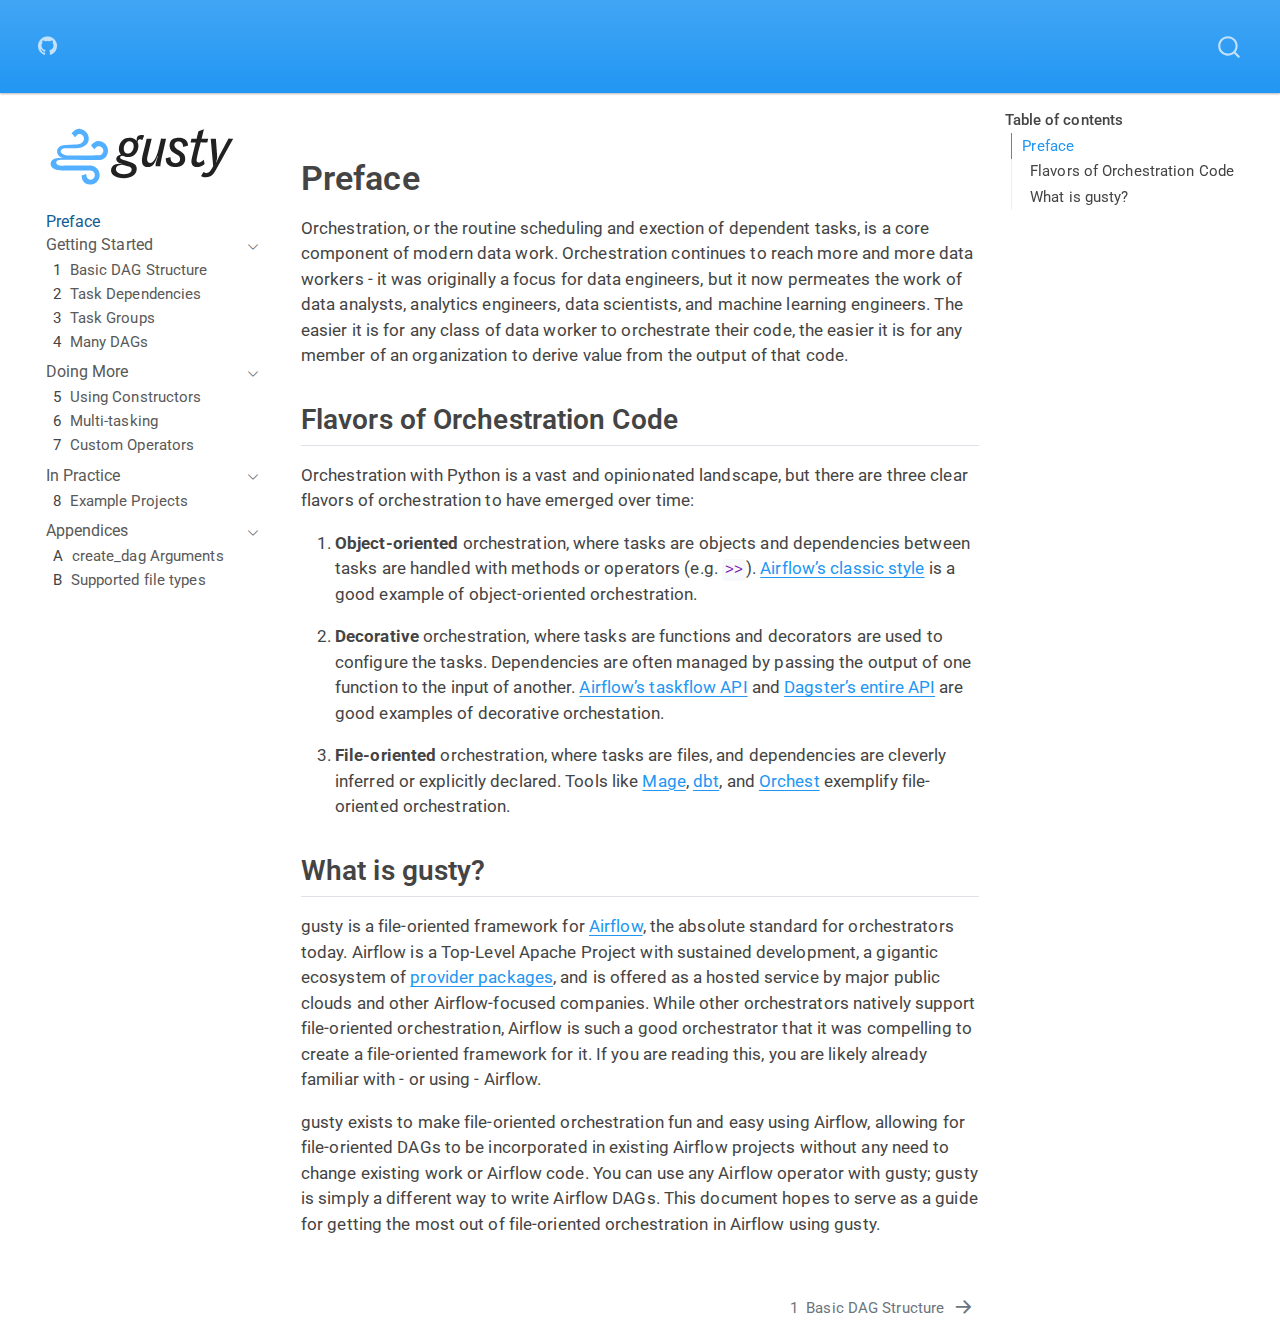
==== commit 072dbb28: "Built site for gh-pages" ====
--- a/index.html
+++ b/index.html
@@ -2,7 +2,7 @@
 <html xmlns="http://www.w3.org/1999/xhtml" lang="en" xml:lang="en"><head>
 
 <meta charset="utf-8">
-<meta name="generator" content="quarto-1.3.340">
+<meta name="generator" content="quarto-1.4.549">
 
 <meta name="viewport" content="width=device-width, initial-scale=1.0, user-scalable=yes">
 
@@ -46,7 +46,13 @@
   "collapse-after": 3,
   "panel-placement": "end",
   "type": "overlay",
-  "limit": 20,
+  "limit": 50,
+  "keyboard-shortcut": [
+    "f",
+    "/",
+    "s"
+  ],
+  "show-item-context": false,
   "language": {
     "search-no-results-text": "No results",
     "search-matching-documents-text": "matching documents",
@@ -55,8 +61,10 @@
     "search-more-match-text": "more match in this document",
     "search-more-matches-text": "more matches in this document",
     "search-clear-button-title": "Clear",
+    "search-text-placeholder": "",
     "search-detached-cancel-button-title": "Cancel",
-    "search-submit-button-title": "Submit"
+    "search-submit-button-title": "Submit",
+    "search-label": "Search"
   }
 }</script>
 
@@ -67,7 +75,7 @@
 
 <div id="quarto-search-results"></div>
   <header id="quarto-header" class="headroom fixed-top">
-    <nav class="navbar navbar-expand-lg navbar-dark ">
+    <nav class="navbar navbar-expand-lg " data-bs-theme="dark">
       <div class="navbar-container container-fluid">
             <div id="quarto-search" class="" title="Search"></div>
           <button class="navbar-toggler" type="button" data-bs-toggle="collapse" data-bs-target="#navbarCollapse" aria-controls="navbarCollapse" aria-expanded="false" aria-label="Toggle navigation" onclick="if (window.quartoToggleHeadroom) { window.quartoToggleHeadroom(); }">
@@ -76,44 +84,36 @@
           <div class="collapse navbar-collapse" id="navbarCollapse">
             <ul class="navbar-nav navbar-nav-scroll me-auto">
   <li class="nav-item compact">
-    <a class="nav-link" href="https://github.com/pipeline-tools/gusty" rel="" target=""><i class="bi bi-github" role="img">
+    <a class="nav-link" href="https://github.com/pipeline-tools/gusty"> <i class="bi bi-github" role="img">
 </i> 
- <span class="menu-text"></span></a>
+<span class="menu-text"></span></a>
   </li>  
 </ul>
-            <div class="quarto-navbar-tools ms-auto">
+          </div> <!-- /navcollapse -->
+          <div class="quarto-navbar-tools">
 </div>
-          </div> <!-- /navcollapse -->
       </div> <!-- /container-fluid -->
     </nav>
   <nav class="quarto-secondary-nav">
     <div class="container-fluid d-flex">
-      <button type="button" class="quarto-btn-toggle btn" data-bs-toggle="collapse" data-bs-target="#quarto-sidebar,#quarto-sidebar-glass" aria-controls="quarto-sidebar" aria-expanded="false" aria-label="Toggle sidebar navigation" onclick="if (window.quartoToggleHeadroom) { window.quartoToggleHeadroom(); }">
+      <button type="button" class="quarto-btn-toggle btn" data-bs-toggle="collapse" data-bs-target=".quarto-sidebar-collapse-item" aria-controls="quarto-sidebar" aria-expanded="false" aria-label="Toggle sidebar navigation" onclick="if (window.quartoToggleHeadroom) { window.quartoToggleHeadroom(); }">
         <i class="bi bi-layout-text-sidebar-reverse"></i>
       </button>
-      <nav class="quarto-page-breadcrumbs" aria-label="breadcrumb"><ol class="breadcrumb"><li class="breadcrumb-item"><a href="./index.html">Preface</a></li></ol></nav>
-      <a class="flex-grow-1" role="button" data-bs-toggle="collapse" data-bs-target="#quarto-sidebar,#quarto-sidebar-glass" aria-controls="quarto-sidebar" aria-expanded="false" aria-label="Toggle sidebar navigation" onclick="if (window.quartoToggleHeadroom) { window.quartoToggleHeadroom(); }">      
-      </a>
-      <button type="button" class="btn quarto-search-button" aria-label="Search" onclick="window.quartoOpenSearch();">
-        <i class="bi bi-search"></i>
-      </button>
+        <nav class="quarto-page-breadcrumbs" aria-label="breadcrumb"><ol class="breadcrumb"><li class="breadcrumb-item"><a href="./index.html">Preface</a></li></ol></nav>
+        <a class="flex-grow-1" role="button" data-bs-toggle="collapse" data-bs-target=".quarto-sidebar-collapse-item" aria-controls="quarto-sidebar" aria-expanded="false" aria-label="Toggle sidebar navigation" onclick="if (window.quartoToggleHeadroom) { window.quartoToggleHeadroom(); }">      
+        </a>
     </div>
   </nav>
 </header>
 <!-- content -->
 <div id="quarto-content" class="quarto-container page-columns page-rows-contents page-layout-article page-navbar">
 <!-- sidebar -->
-  <nav id="quarto-sidebar" class="sidebar collapse collapse-horizontal sidebar-navigation floating overflow-auto">
+  <nav id="quarto-sidebar" class="sidebar collapse collapse-horizontal quarto-sidebar-collapse-item sidebar-navigation floating overflow-auto">
     <div class="pt-lg-2 mt-2 text-left sidebar-header">
       <a href="./index.html" class="sidebar-logo-link">
       <img src="./media/logo/logo_500.svg" alt="" class="sidebar-logo py-0 d-lg-inline d-none">
       </a>
       </div>
-        <div class="mt-2 flex-shrink-0 align-items-center">
-        <div class="sidebar-search">
-        <div id="quarto-search" class="" title="Search"></div>
-        </div>
-        </div>
     <div class="sidebar-menu-container"> 
     <ul class="list-unstyled mt-1">
         <li class="sidebar-item">
@@ -229,7 +229,7 @@
     </ul>
     </div>
 </nav>
-<div id="quarto-sidebar-glass" data-bs-toggle="collapse" data-bs-target="#quarto-sidebar,#quarto-sidebar-glass"></div>
+<div id="quarto-sidebar-glass" class="quarto-sidebar-collapse-item" data-bs-toggle="collapse" data-bs-target=".quarto-sidebar-collapse-item"></div>
 <!-- margin-sidebar -->
     <div id="quarto-margin-sidebar" class="sidebar margin-sidebar">
         <nav id="TOC" role="doc-toc" class="toc-active">
@@ -246,6 +246,7 @@
     </div>
 <!-- main -->
 <main class="content" id="quarto-document-content">
+
 
 
 
@@ -350,10 +351,9 @@
     // clear code selection
     e.clearSelection();
   });
-  function tippyHover(el, contentFn) {
+  function tippyHover(el, contentFn, onTriggerFn, onUntriggerFn) {
     const config = {
       allowHTML: true,
-      content: contentFn,
       maxWidth: 500,
       delay: 100,
       arrow: false,
@@ -363,8 +363,17 @@
       interactive: true,
       interactiveBorder: 10,
       theme: 'quarto',
-      placement: 'bottom-start'
+      placement: 'bottom-start',
     };
+    if (contentFn) {
+      config.content = contentFn;
+    }
+    if (onTriggerFn) {
+      config.onTrigger = onTriggerFn;
+    }
+    if (onUntriggerFn) {
+      config.onUntrigger = onUntriggerFn;
+    }
     window.tippy(el, config); 
   }
   const noterefs = window.document.querySelectorAll('a[role="doc-noteref"]');
@@ -377,6 +386,125 @@
       const id = href.replace(/^#\/?/, "");
       const note = window.document.getElementById(id);
       return note.innerHTML;
+    });
+  }
+  const xrefs = window.document.querySelectorAll('a.quarto-xref');
+  const processXRef = (id, note) => {
+    // Strip column container classes
+    const stripColumnClz = (el) => {
+      el.classList.remove("page-full", "page-columns");
+      if (el.children) {
+        for (const child of el.children) {
+          stripColumnClz(child);
+        }
+      }
+    }
+    stripColumnClz(note)
+    if (id === null || id.startsWith('sec-')) {
+      // Special case sections, only their first couple elements
+      const container = document.createElement("div");
+      if (note.children && note.children.length > 2) {
+        container.appendChild(note.children[0].cloneNode(true));
+        for (let i = 1; i < note.children.length; i++) {
+          const child = note.children[i];
+          if (child.tagName === "P" && child.innerText === "") {
+            continue;
+          } else {
+            container.appendChild(child.cloneNode(true));
+            break;
+          }
+        }
+        if (window.Quarto?.typesetMath) {
+          window.Quarto.typesetMath(container);
+        }
+        return container.innerHTML
+      } else {
+        if (window.Quarto?.typesetMath) {
+          window.Quarto.typesetMath(note);
+        }
+        return note.innerHTML;
+      }
+    } else {
+      // Remove any anchor links if they are present
+      const anchorLink = note.querySelector('a.anchorjs-link');
+      if (anchorLink) {
+        anchorLink.remove();
+      }
+      if (window.Quarto?.typesetMath) {
+        window.Quarto.typesetMath(note);
+      }
+      // TODO in 1.5, we should make sure this works without a callout special case
+      if (note.classList.contains("callout")) {
+        return note.outerHTML;
+      } else {
+        return note.innerHTML;
+      }
+    }
+  }
+  for (var i=0; i<xrefs.length; i++) {
+    const xref = xrefs[i];
+    tippyHover(xref, undefined, function(instance) {
+      instance.disable();
+      let url = xref.getAttribute('href');
+      let hash = undefined; 
+      if (url.startsWith('#')) {
+        hash = url;
+      } else {
+        try { hash = new URL(url).hash; } catch {}
+      }
+      if (hash) {
+        const id = hash.replace(/^#\/?/, "");
+        const note = window.document.getElementById(id);
+        if (note !== null) {
+          try {
+            const html = processXRef(id, note.cloneNode(true));
+            instance.setContent(html);
+          } finally {
+            instance.enable();
+            instance.show();
+          }
+        } else {
+          // See if we can fetch this
+          fetch(url.split('#')[0])
+          .then(res => res.text())
+          .then(html => {
+            const parser = new DOMParser();
+            const htmlDoc = parser.parseFromString(html, "text/html");
+            const note = htmlDoc.getElementById(id);
+            if (note !== null) {
+              const html = processXRef(id, note);
+              instance.setContent(html);
+            } 
+          }).finally(() => {
+            instance.enable();
+            instance.show();
+          });
+        }
+      } else {
+        // See if we can fetch a full url (with no hash to target)
+        // This is a special case and we should probably do some content thinning / targeting
+        fetch(url)
+        .then(res => res.text())
+        .then(html => {
+          const parser = new DOMParser();
+          const htmlDoc = parser.parseFromString(html, "text/html");
+          const note = htmlDoc.querySelector('main.content');
+          if (note !== null) {
+            // This should only happen for chapter cross references
+            // (since there is no id in the URL)
+            // remove the first header
+            if (note.children.length > 0 && note.children[0].tagName === "HEADER") {
+              note.children[0].remove();
+            }
+            const html = processXRef(null, note);
+            instance.setContent(html);
+          } 
+        }).finally(() => {
+          instance.enable();
+          instance.show();
+        });
+      }
+    }, function(instance) {
     });
   }
       let selectedAnnoteEl;
@@ -420,6 +548,7 @@
             }
             div.style.top = top - 2 + "px";
             div.style.height = height + 4 + "px";
+            div.style.left = 0;
             let gutterDiv = window.document.getElementById("code-annotation-line-highlight-gutter");
             if (gutterDiv === null) {
               gutterDiv = window.document.createElement("div");
@@ -445,6 +574,32 @@
         });
         selectedAnnoteEl = undefined;
       };
+        // Handle positioning of the toggle
+    window.addEventListener(
+      "resize",
+      throttle(() => {
+        elRect = undefined;
+        if (selectedAnnoteEl) {
+          selectCodeLines(selectedAnnoteEl);
+        }
+      }, 10)
+    );
+    function throttle(fn, ms) {
+    let throttle = false;
+    let timer;
+      return (...args) => {
+        if(!throttle) { // first call gets through
+            fn.apply(this, args);
+            throttle = true;
+        } else { // all the others get throttled
+            if(timer) clearTimeout(timer); // cancel #2
+            timer = setTimeout(() => {
+              fn.apply(this, args);
+              timer = throttle = false;
+            }, ms);
+        }
+      };
+    }
       // Attach click handler to the DT
       const annoteDls = window.document.querySelectorAll('dt[data-target-cell]');
       for (const annoteDlNode of annoteDls) {
@@ -508,7 +663,7 @@
   <div class="nav-page nav-page-previous">
   </div>
   <div class="nav-page nav-page-next">
-      <a href="./gusty-basics.html" class="pagination-link">
+      <a href="./gusty-basics.html" class="pagination-link" aria-label="<span class='chapter-number'>1</span>&nbsp; <span class='chapter-title'>Basic DAG Structure</span>">
         <span class="nav-page-text"><span class="chapter-number">1</span>&nbsp; <span class="chapter-title">Basic DAG Structure</span></span> <i class="bi bi-arrow-right-short"></i>
       </a>
   </div>
@@ -517,4 +672,5 @@
 
 
 
+
 </body></html>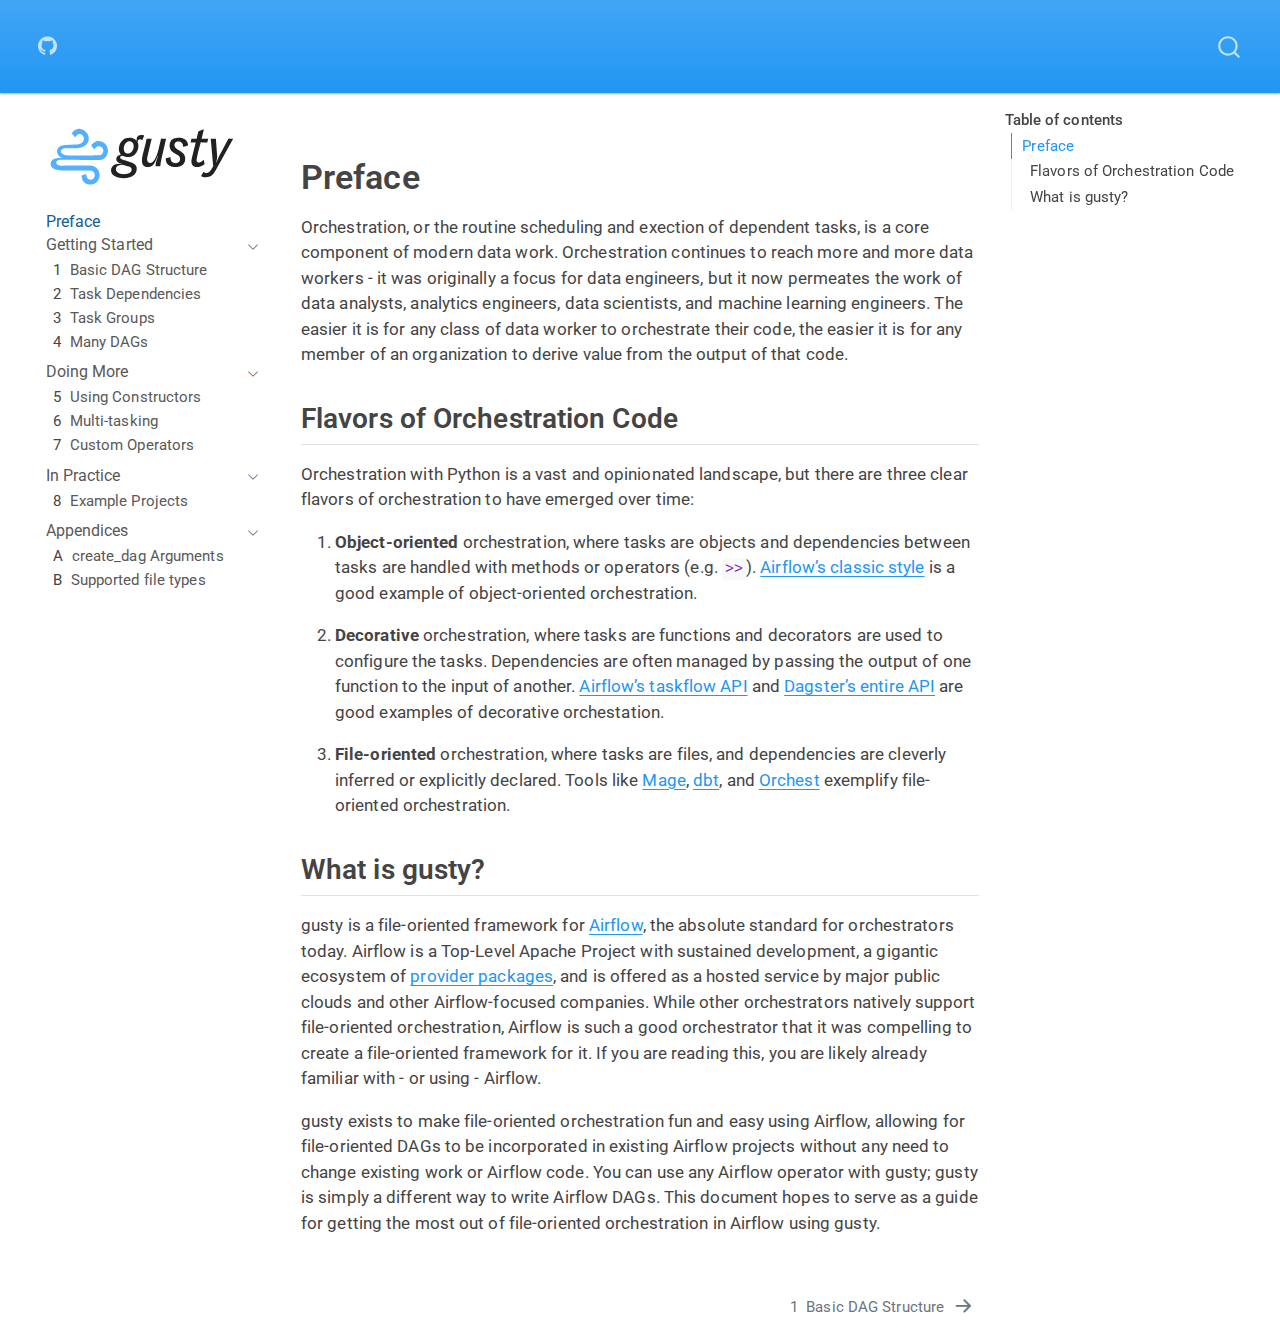
==== commit 0aad9402: "Built site for gh-pages" ====
--- a/index.html
+++ b/index.html
@@ -2,7 +2,7 @@
 <html xmlns="http://www.w3.org/1999/xhtml" lang="en" xml:lang="en"><head>
 
 <meta charset="utf-8">
-<meta name="generator" content="quarto-1.4.549">
+<meta name="generator" content="quarto-1.6.42">
 
 <meta name="viewport" content="width=device-width, initial-scale=1.0, user-scalable=yes">
 
@@ -36,10 +36,10 @@
 <script src="site_libs/quarto-html/tippy.umd.min.js"></script>
 <script src="site_libs/quarto-html/anchor.min.js"></script>
 <link href="site_libs/quarto-html/tippy.css" rel="stylesheet">
-<link href="site_libs/quarto-html/quarto-syntax-highlighting.css" rel="stylesheet" id="quarto-text-highlighting-styles">
+<link href="site_libs/quarto-html/quarto-syntax-highlighting-2f5df379a58b258e96c21c0638c20c03.css" rel="stylesheet" id="quarto-text-highlighting-styles">
 <script src="site_libs/bootstrap/bootstrap.min.js"></script>
 <link href="site_libs/bootstrap/bootstrap-icons.css" rel="stylesheet">
-<link href="site_libs/bootstrap/bootstrap.min.css" rel="stylesheet" id="quarto-bootstrap" data-mode="light">
+<link href="site_libs/bootstrap/bootstrap-b4a8c6708121159c17675584afda1d05.min.css" rel="stylesheet" append-hash="true" id="quarto-bootstrap" data-mode="light">
 <script id="quarto-search-options" type="application/json">{
   "location": "navbar",
   "copy-button": false,
@@ -78,7 +78,7 @@
     <nav class="navbar navbar-expand-lg " data-bs-theme="dark">
       <div class="navbar-container container-fluid">
             <div id="quarto-search" class="" title="Search"></div>
-          <button class="navbar-toggler" type="button" data-bs-toggle="collapse" data-bs-target="#navbarCollapse" aria-controls="navbarCollapse" aria-expanded="false" aria-label="Toggle navigation" onclick="if (window.quartoToggleHeadroom) { window.quartoToggleHeadroom(); }">
+          <button class="navbar-toggler" type="button" data-bs-toggle="collapse" data-bs-target="#navbarCollapse" aria-controls="navbarCollapse" role="menu" aria-expanded="false" aria-label="Toggle navigation" onclick="if (window.quartoToggleHeadroom) { window.quartoToggleHeadroom(); }">
   <span class="navbar-toggler-icon"></span>
 </button>
           <div class="collapse navbar-collapse" id="navbarCollapse">
@@ -90,17 +90,17 @@
   </li>  
 </ul>
           </div> <!-- /navcollapse -->
-          <div class="quarto-navbar-tools">
+            <div class="quarto-navbar-tools">
 </div>
       </div> <!-- /container-fluid -->
     </nav>
   <nav class="quarto-secondary-nav">
     <div class="container-fluid d-flex">
-      <button type="button" class="quarto-btn-toggle btn" data-bs-toggle="collapse" data-bs-target=".quarto-sidebar-collapse-item" aria-controls="quarto-sidebar" aria-expanded="false" aria-label="Toggle sidebar navigation" onclick="if (window.quartoToggleHeadroom) { window.quartoToggleHeadroom(); }">
+      <button type="button" class="quarto-btn-toggle btn" data-bs-toggle="collapse" role="button" data-bs-target=".quarto-sidebar-collapse-item" aria-controls="quarto-sidebar" aria-expanded="false" aria-label="Toggle sidebar navigation" onclick="if (window.quartoToggleHeadroom) { window.quartoToggleHeadroom(); }">
         <i class="bi bi-layout-text-sidebar-reverse"></i>
       </button>
         <nav class="quarto-page-breadcrumbs" aria-label="breadcrumb"><ol class="breadcrumb"><li class="breadcrumb-item"><a href="./index.html">Preface</a></li></ol></nav>
-        <a class="flex-grow-1" role="button" data-bs-toggle="collapse" data-bs-target=".quarto-sidebar-collapse-item" aria-controls="quarto-sidebar" aria-expanded="false" aria-label="Toggle sidebar navigation" onclick="if (window.quartoToggleHeadroom) { window.quartoToggleHeadroom(); }">      
+        <a class="flex-grow-1" role="navigation" data-bs-toggle="collapse" data-bs-target=".quarto-sidebar-collapse-item" aria-controls="quarto-sidebar" aria-expanded="false" aria-label="Toggle sidebar navigation" onclick="if (window.quartoToggleHeadroom) { window.quartoToggleHeadroom(); }">      
         </a>
     </div>
   </nav>
@@ -124,9 +124,9 @@
 </li>
         <li class="sidebar-item sidebar-item-section">
       <div class="sidebar-item-container"> 
-            <a class="sidebar-item-text sidebar-link text-start" data-bs-toggle="collapse" data-bs-target="#quarto-sidebar-section-1" aria-expanded="true">
+            <a class="sidebar-item-text sidebar-link text-start" data-bs-toggle="collapse" data-bs-target="#quarto-sidebar-section-1" role="navigation" aria-expanded="true">
  <span class="menu-text">Getting Started</span></a>
-          <a class="sidebar-item-toggle text-start" data-bs-toggle="collapse" data-bs-target="#quarto-sidebar-section-1" aria-expanded="true" aria-label="Toggle section">
+          <a class="sidebar-item-toggle text-start" data-bs-toggle="collapse" data-bs-target="#quarto-sidebar-section-1" role="navigation" aria-expanded="true" aria-label="Toggle section">
             <i class="bi bi-chevron-right ms-2"></i>
           </a> 
       </div>
@@ -159,9 +159,9 @@
   </li>
         <li class="sidebar-item sidebar-item-section">
       <div class="sidebar-item-container"> 
-            <a class="sidebar-item-text sidebar-link text-start" data-bs-toggle="collapse" data-bs-target="#quarto-sidebar-section-2" aria-expanded="true">
+            <a class="sidebar-item-text sidebar-link text-start" data-bs-toggle="collapse" data-bs-target="#quarto-sidebar-section-2" role="navigation" aria-expanded="true">
  <span class="menu-text">Doing More</span></a>
-          <a class="sidebar-item-toggle text-start" data-bs-toggle="collapse" data-bs-target="#quarto-sidebar-section-2" aria-expanded="true" aria-label="Toggle section">
+          <a class="sidebar-item-toggle text-start" data-bs-toggle="collapse" data-bs-target="#quarto-sidebar-section-2" role="navigation" aria-expanded="true" aria-label="Toggle section">
             <i class="bi bi-chevron-right ms-2"></i>
           </a> 
       </div>
@@ -188,9 +188,9 @@
   </li>
         <li class="sidebar-item sidebar-item-section">
       <div class="sidebar-item-container"> 
-            <a class="sidebar-item-text sidebar-link text-start" data-bs-toggle="collapse" data-bs-target="#quarto-sidebar-section-3" aria-expanded="true">
+            <a class="sidebar-item-text sidebar-link text-start" data-bs-toggle="collapse" data-bs-target="#quarto-sidebar-section-3" role="navigation" aria-expanded="true">
  <span class="menu-text">In Practice</span></a>
-          <a class="sidebar-item-toggle text-start" data-bs-toggle="collapse" data-bs-target="#quarto-sidebar-section-3" aria-expanded="true" aria-label="Toggle section">
+          <a class="sidebar-item-toggle text-start" data-bs-toggle="collapse" data-bs-target="#quarto-sidebar-section-3" role="navigation" aria-expanded="true" aria-label="Toggle section">
             <i class="bi bi-chevron-right ms-2"></i>
           </a> 
       </div>
@@ -205,9 +205,9 @@
   </li>
         <li class="sidebar-item sidebar-item-section">
       <div class="sidebar-item-container"> 
-            <a class="sidebar-item-text sidebar-link text-start" data-bs-toggle="collapse" data-bs-target="#quarto-sidebar-section-4" aria-expanded="true">
+            <a class="sidebar-item-text sidebar-link text-start" data-bs-toggle="collapse" data-bs-target="#quarto-sidebar-section-4" role="navigation" aria-expanded="true">
  <span class="menu-text">Appendices</span></a>
-          <a class="sidebar-item-toggle text-start" data-bs-toggle="collapse" data-bs-target="#quarto-sidebar-section-4" aria-expanded="true" aria-label="Toggle section">
+          <a class="sidebar-item-toggle text-start" data-bs-toggle="collapse" data-bs-target="#quarto-sidebar-section-4" role="navigation" aria-expanded="true" aria-label="Toggle section">
             <i class="bi bi-chevron-right ms-2"></i>
           </a> 
       </div>
@@ -245,7 +245,7 @@
 </nav>
     </div>
 <!-- main -->
-<main class="content" id="quarto-document-content">
+<main class="content" id="quarto-document-content"><header id="title-block-header" class="quarto-title-block"></header>
 
 
 
@@ -307,18 +307,7 @@
     }
     return false;
   }
-  const clipboard = new window.ClipboardJS('.code-copy-button', {
-    text: function(trigger) {
-      const codeEl = trigger.previousElementSibling.cloneNode(true);
-      for (const childEl of codeEl.children) {
-        if (isCodeAnnotation(childEl)) {
-          childEl.remove();
-        }
-      }
-      return codeEl.innerText;
-    }
-  });
-  clipboard.on('success', function(e) {
+  const onCopySuccess = function(e) {
     // button target
     const button = e.trigger;
     // don't keep focus
@@ -350,7 +339,45 @@
     }, 1000);
     // clear code selection
     e.clearSelection();
+  }
+  const getTextToCopy = function(trigger) {
+      const codeEl = trigger.previousElementSibling.cloneNode(true);
+      for (const childEl of codeEl.children) {
+        if (isCodeAnnotation(childEl)) {
+          childEl.remove();
+        }
+      }
+      return codeEl.innerText;
+  }
+  const clipboard = new window.ClipboardJS('.code-copy-button:not([data-in-quarto-modal])', {
+    text: getTextToCopy
   });
+  clipboard.on('success', onCopySuccess);
+  if (window.document.getElementById('quarto-embedded-source-code-modal')) {
+    const clipboardModal = new window.ClipboardJS('.code-copy-button[data-in-quarto-modal]', {
+      text: getTextToCopy,
+      container: window.document.getElementById('quarto-embedded-source-code-modal')
+    });
+    clipboardModal.on('success', onCopySuccess);
+  }
+    var localhostRegex = new RegExp(/^(?:http|https):\/\/localhost\:?[0-9]*\//);
+    var mailtoRegex = new RegExp(/^mailto:/);
+      var filterRegex = new RegExp('/' + window.location.host + '/');
+    var isInternal = (href) => {
+        return filterRegex.test(href) || localhostRegex.test(href) || mailtoRegex.test(href);
+    }
+    // Inspect non-navigation links and adorn them if external
+ 	var links = window.document.querySelectorAll('a[href]:not(.nav-link):not(.navbar-brand):not(.toc-action):not(.sidebar-link):not(.sidebar-item-toggle):not(.pagination-link):not(.no-external):not([aria-hidden]):not(.dropdown-item):not(.quarto-navigation-tool):not(.about-link)');
+    for (var i=0; i<links.length; i++) {
+      const link = links[i];
+      if (!isInternal(link.href)) {
+        // undo the damage that might have been done by quarto-nav.js in the case of
+        // links that we want to consider external
+        if (link.dataset.originalHref !== undefined) {
+          link.href = link.dataset.originalHref;
+        }
+      }
+    }
   function tippyHover(el, contentFn, onTriggerFn, onUntriggerFn) {
     const config = {
       allowHTML: true,
@@ -385,7 +412,11 @@
       try { href = new URL(href).hash; } catch {}
       const id = href.replace(/^#\/?/, "");
       const note = window.document.getElementById(id);
-      return note.innerHTML;
+      if (note) {
+        return note.innerHTML;
+      } else {
+        return "";
+      }
     });
   }
   const xrefs = window.document.querySelectorAll('a.quarto-xref');
@@ -433,7 +464,6 @@
       if (window.Quarto?.typesetMath) {
         window.Quarto.typesetMath(note);
       }
-      // TODO in 1.5, we should make sure this works without a callout special case
       if (note.classList.contains("callout")) {
         return note.outerHTML;
       } else {
@@ -663,7 +693,7 @@
   <div class="nav-page nav-page-previous">
   </div>
   <div class="nav-page nav-page-next">
-      <a href="./gusty-basics.html" class="pagination-link" aria-label="<span class='chapter-number'>1</span>&nbsp; <span class='chapter-title'>Basic DAG Structure</span>">
+      <a href="./gusty-basics.html" class="pagination-link" aria-label="Basic DAG Structure">
         <span class="nav-page-text"><span class="chapter-number">1</span>&nbsp; <span class="chapter-title">Basic DAG Structure</span></span> <i class="bi bi-arrow-right-short"></i>
       </a>
   </div>
--- a/site_libs/quarto-html/quarto-syntax-highlighting-2f5df379a58b258e96c21c0638c20c03.css
+++ b/site_libs/quarto-html/quarto-syntax-highlighting-2f5df379a58b258e96c21c0638c20c03.css
@@ -0,0 +1,205 @@
+/* quarto syntax highlight colors */
+:root {
+  --quarto-hl-ot-color: #003B4F;
+  --quarto-hl-at-color: #657422;
+  --quarto-hl-ss-color: #20794D;
+  --quarto-hl-an-color: #5E5E5E;
+  --quarto-hl-fu-color: #4758AB;
+  --quarto-hl-st-color: #20794D;
+  --quarto-hl-cf-color: #003B4F;
+  --quarto-hl-op-color: #5E5E5E;
+  --quarto-hl-er-color: #AD0000;
+  --quarto-hl-bn-color: #AD0000;
+  --quarto-hl-al-color: #AD0000;
+  --quarto-hl-va-color: #111111;
+  --quarto-hl-bu-color: inherit;
+  --quarto-hl-ex-color: inherit;
+  --quarto-hl-pp-color: #AD0000;
+  --quarto-hl-in-color: #5E5E5E;
+  --quarto-hl-vs-color: #20794D;
+  --quarto-hl-wa-color: #5E5E5E;
+  --quarto-hl-do-color: #5E5E5E;
+  --quarto-hl-im-color: #00769E;
+  --quarto-hl-ch-color: #20794D;
+  --quarto-hl-dt-color: #AD0000;
+  --quarto-hl-fl-color: #AD0000;
+  --quarto-hl-co-color: #5E5E5E;
+  --quarto-hl-cv-color: #5E5E5E;
+  --quarto-hl-cn-color: #8f5902;
+  --quarto-hl-sc-color: #5E5E5E;
+  --quarto-hl-dv-color: #AD0000;
+  --quarto-hl-kw-color: #003B4F;
+}
+
+/* other quarto variables */
+:root {
+  --quarto-font-monospace: SFMono-Regular, Menlo, Monaco, Consolas, "Liberation Mono", "Courier New", monospace;
+}
+
+pre > code.sourceCode > span {
+  color: #003B4F;
+}
+
+code span {
+  color: #003B4F;
+}
+
+code.sourceCode > span {
+  color: #003B4F;
+}
+
+div.sourceCode,
+div.sourceCode pre.sourceCode {
+  color: #003B4F;
+}
+
+code span.ot {
+  color: #003B4F;
+  font-style: inherit;
+}
+
+code span.at {
+  color: #657422;
+  font-style: inherit;
+}
+
+code span.ss {
+  color: #20794D;
+  font-style: inherit;
+}
+
+code span.an {
+  color: #5E5E5E;
+  font-style: inherit;
+}
+
+code span.fu {
+  color: #4758AB;
+  font-style: inherit;
+}
+
+code span.st {
+  color: #20794D;
+  font-style: inherit;
+}
+
+code span.cf {
+  color: #003B4F;
+  font-weight: bold;
+  font-style: inherit;
+}
+
+code span.op {
+  color: #5E5E5E;
+  font-style: inherit;
+}
+
+code span.er {
+  color: #AD0000;
+  font-style: inherit;
+}
+
+code span.bn {
+  color: #AD0000;
+  font-style: inherit;
+}
+
+code span.al {
+  color: #AD0000;
+  font-style: inherit;
+}
+
+code span.va {
+  color: #111111;
+  font-style: inherit;
+}
+
+code span.bu {
+  font-style: inherit;
+}
+
+code span.ex {
+  font-style: inherit;
+}
+
+code span.pp {
+  color: #AD0000;
+  font-style: inherit;
+}
+
+code span.in {
+  color: #5E5E5E;
+  font-style: inherit;
+}
+
+code span.vs {
+  color: #20794D;
+  font-style: inherit;
+}
+
+code span.wa {
+  color: #5E5E5E;
+  font-style: italic;
+}
+
+code span.do {
+  color: #5E5E5E;
+  font-style: italic;
+}
+
+code span.im {
+  color: #00769E;
+  font-style: inherit;
+}
+
+code span.ch {
+  color: #20794D;
+  font-style: inherit;
+}
+
+code span.dt {
+  color: #AD0000;
+  font-style: inherit;
+}
+
+code span.fl {
+  color: #AD0000;
+  font-style: inherit;
+}
+
+code span.co {
+  color: #5E5E5E;
+  font-style: inherit;
+}
+
+code span.cv {
+  color: #5E5E5E;
+  font-style: italic;
+}
+
+code span.cn {
+  color: #8f5902;
+  font-style: inherit;
+}
+
+code span.sc {
+  color: #5E5E5E;
+  font-style: inherit;
+}
+
+code span.dv {
+  color: #AD0000;
+  font-style: inherit;
+}
+
+code span.kw {
+  color: #003B4F;
+  font-weight: bold;
+  font-style: inherit;
+}
+
+.prevent-inlining {
+  content: "</";
+}
+
+/*# sourceMappingURL=35eb38a806ee71ea6d2563be2308c832.css.map */
